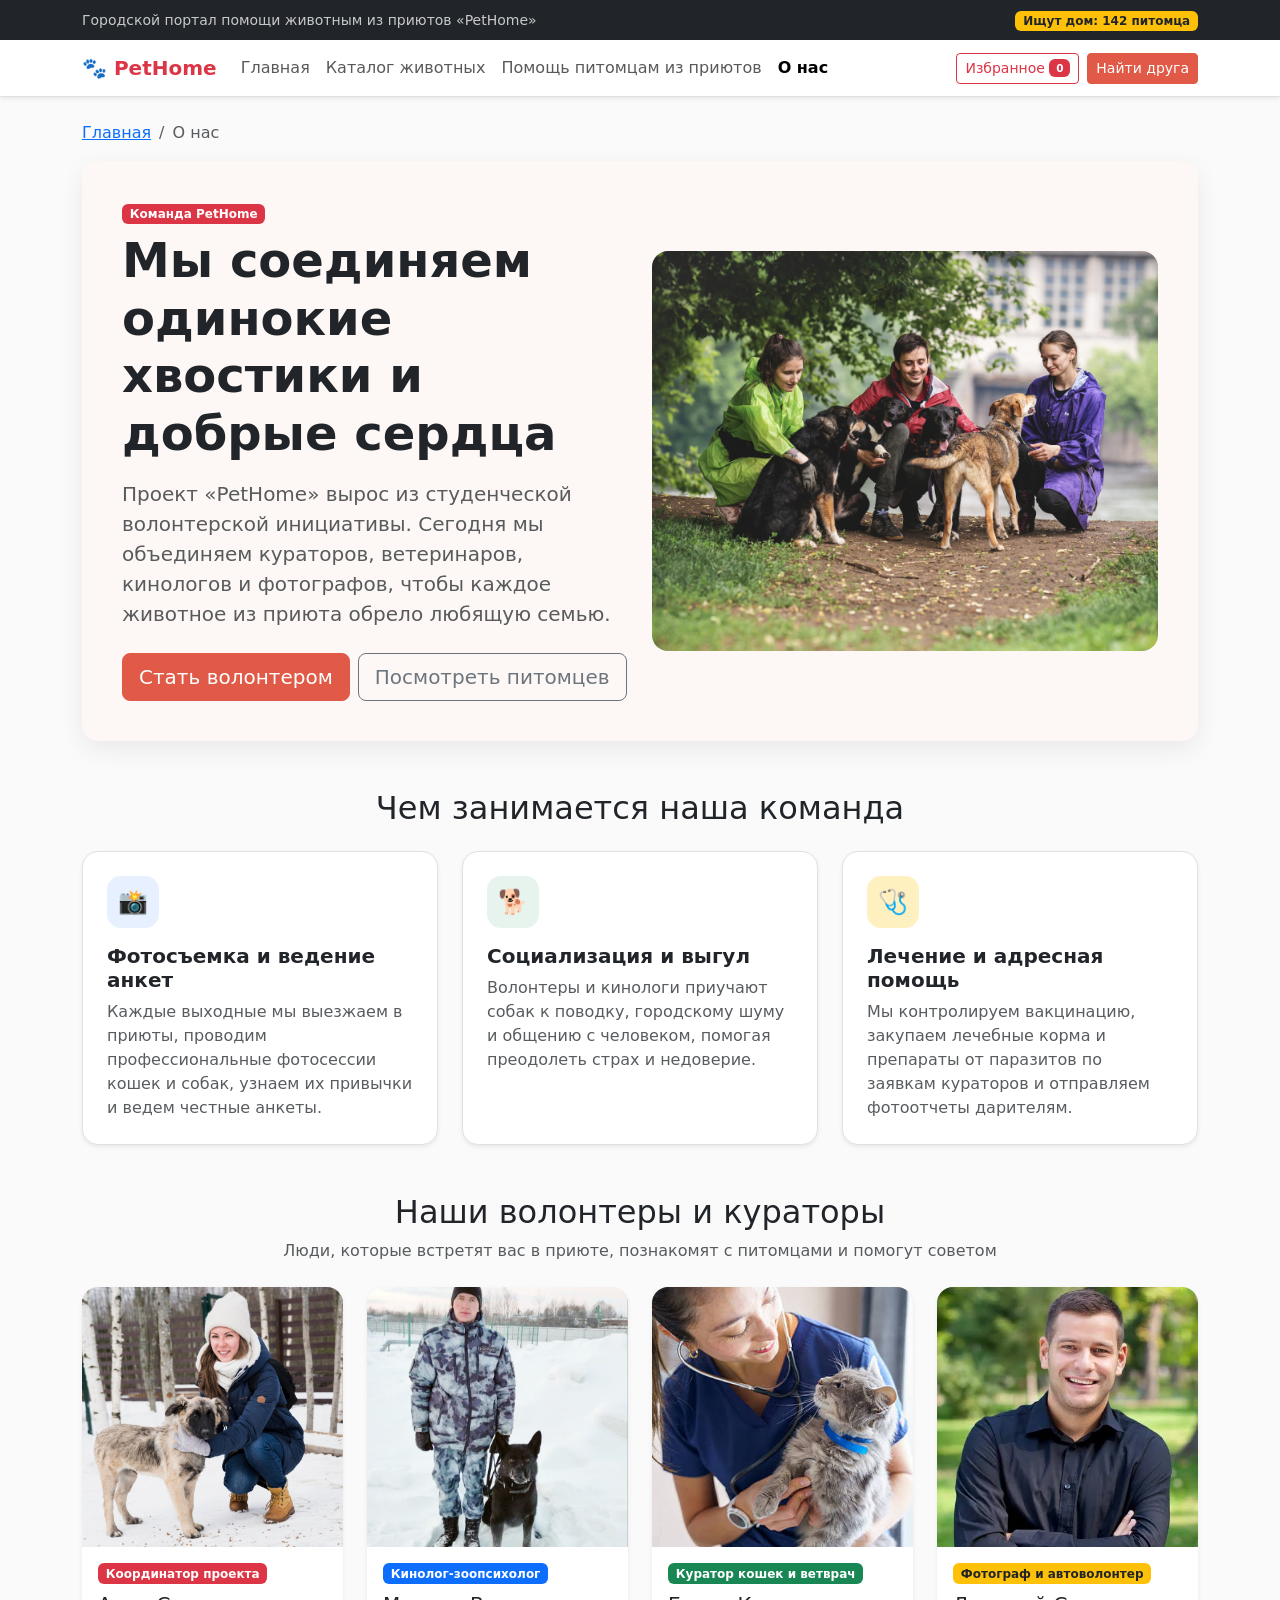
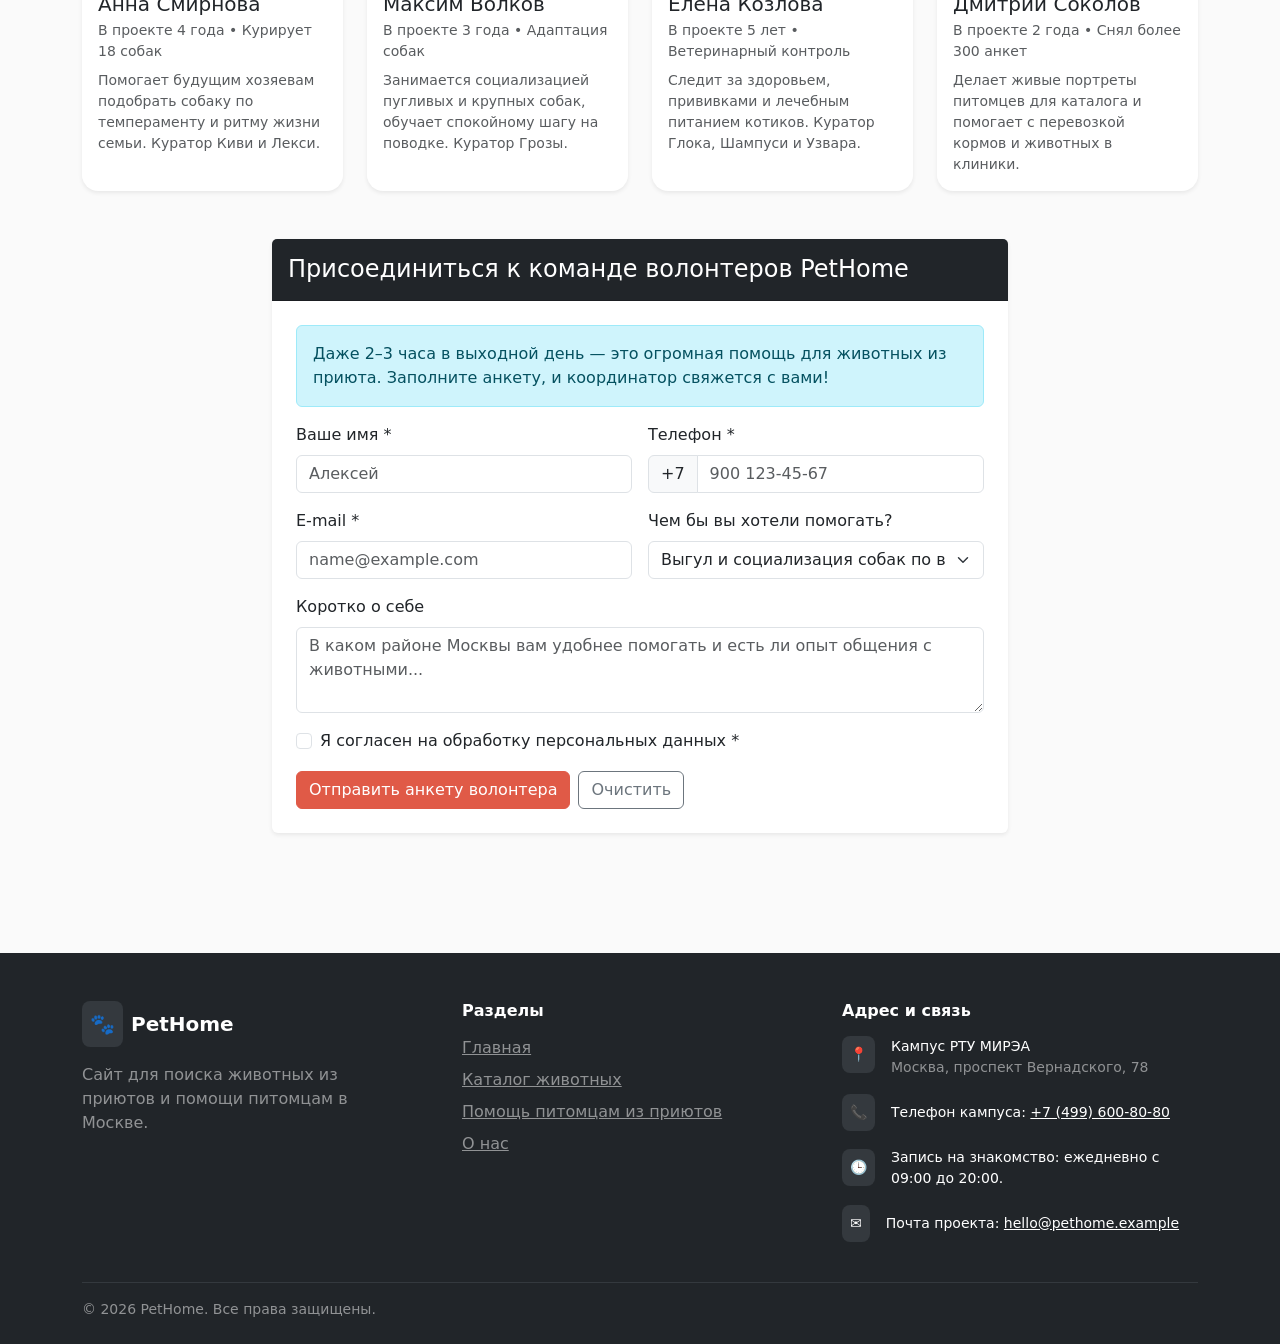
==== about.html @ 1bb83668 "Add files via upload" ====
<!DOCTYPE html>
<html lang="ru">
<head>
  <meta charset="UTF-8">
  <meta name="viewport" content="width=device-width, initial-scale=1.0">
  <title>О нас и наших волонтерах — PetHome</title>
  <link href="https://cdn.jsdelivr.net/npm/bootstrap@5.3.3/dist/css/bootstrap.min.css" rel="stylesheet">
  <link rel="stylesheet" href="css/custom.css">
</head>
<body>

  <!-- Верхняя инфо-полоса шапки -->
  <header class="bg-dark text-white py-2">
    <div class="container">
      <div class="row align-items-center">
        <div class="col-12 col-md-8">
          <small class="opacity-75">Городской портал помощи животным из приютов «PetHome»</small>
        </div>
        <div class="col-12 col-md-4 text-md-end mt-1 mt-md-0">
          <span class="badge bg-warning text-dark">Ищут дом: 142 питомца</span>
        </div>
      </div>
    </div>
  </header>

  <!-- Закрепленное единое меню -->
  <nav class="navbar navbar-expand-lg navbar-light bg-white border-bottom sticky-top shadow-sm">
    <div class="container">
      <a class="navbar-brand fw-bold text-danger" href="index.html">🐾 PetHome</a>
      <button class="navbar-toggler" type="button" data-bs-toggle="collapse" data-bs-target="#mainNavbar" aria-controls="mainNavbar" aria-expanded="false" aria-label="Переключить навигацию">
        <span class="navbar-toggler-icon"></span>
      </button>

      <div class="collapse navbar-collapse" id="mainNavbar">
        <ul class="navbar-nav me-auto mb-2 mb-lg-0">
          <li class="nav-item">
            <a class="nav-link" href="index.html">Главная</a>
          </li>
          <li class="nav-item">
            <a class="nav-link" href="catalog.html">Каталог животных</a>
          </li>
          <li class="nav-item">
            <a class="nav-link" href="order.html">Помощь питомцам из приютов</a>
          </li>
          <li class="nav-item">
            <a class="nav-link active fw-semibold" aria-current="page" href="about.html">О нас</a>
          </li>
        </ul>
        <div class="d-flex align-items-center gap-2">
          <button type="button" class="btn btn-outline-danger btn-sm" data-bs-toggle="modal" data-bs-target="#favoritesModal">
            Избранное <span class="badge bg-danger" id="favCounter">0</span>
          </button>
          <a href="catalog.html" class="btn btn-pethome btn-sm">Найти друга</a>
        </div>
      </div>
    </div>
  </nav>

  <main class="container my-4">
    <!-- Хлебные крошки -->
    <nav aria-label="breadcrumb">
      <ol class="breadcrumb">
        <li class="breadcrumb-item"><a href="index.html">Главная</a></li>
        <li class="breadcrumb-item active" aria-current="page">О нас</li>
      </ol>
    </nav>

    <!-- Hero-блок страницы О нас -->
    <section class="hero-banner mb-5">
      <div class="row align-items-center g-4">
        <div class="col-12 col-lg-6">
          <span class="badge bg-danger mb-2">Команда PetHome</span>
          <h1 class="display-5 fw-bold mb-3">Мы соединяем одинокие хвостики и добрые сердца</h1>
          <p class="lead text-muted mb-4">
            Проект «PetHome» вырос из студенческой волонтерской инициативы. Сегодня мы объединяем кураторов, ветеринаров, кинологов и фотографов, чтобы каждое животное из приюта обрело любящую семью.
          </p>
          <div class="d-flex flex-wrap gap-2">
            <a href="#volunteerFormSection" class="btn btn-pethome btn-lg">Стать волонтером</a>
            <a href="catalog.html" class="btn btn-outline-secondary btn-lg">Посмотреть питомцев</a>
          </div>
        </div>
        <div class="col-12 col-lg-6">
          <img src="images/team-hero.jpg" alt="Команда волонтеров PetHome" class="hero-banner__image">
        </div>
      </div>
    </section>

    <!-- Наши ценности -->
    <section class="my-5">
      <h2 class="text-center mb-4">Чем занимается наша команда</h2>
      <div class="row g-4">
        <div class="col-12 col-md-4">
          <div class="p-4 border rounded-4 h-100 bg-white shadow-sm step-card">
            <div class="step-card__icon-wrap bg-primary bg-opacity-10 text-primary mb-3">📸</div>
            <h3 class="h5 fw-bold">Фотосъемка и ведение анкет</h3>
            <p class="text-muted mb-0">
              Каждые выходные мы выезжаем в приюты, проводим профессиональные фотосессии кошек и собак, узнаем их привычки и ведем честные анкеты.
            </p>
          </div>
        </div>
        <div class="col-12 col-md-4">
          <div class="p-4 border rounded-4 h-100 bg-white shadow-sm step-card">
            <div class="step-card__icon-wrap bg-success bg-opacity-10 text-success mb-3">🐕</div>
            <h3 class="h5 fw-bold">Социализация и выгул</h3>
            <p class="text-muted mb-0">
              Волонтеры и кинологи приучают собак к поводку, городскому шуму и общению с человеком, помогая преодолеть страх и недоверие.
            </p>
          </div>
        </div>
        <div class="col-12 col-md-4">
          <div class="p-4 border rounded-4 h-100 bg-white shadow-sm step-card">
            <div class="step-card__icon-wrap bg-warning bg-opacity-25 text-dark mb-3">🩺</div>
            <h3 class="h5 fw-bold">Лечение и адресная помощь</h3>
            <p class="text-muted mb-0">
              Мы контролируем вакцинацию, закупаем лечебные корма и препараты от паразитов по заявкам кураторов и отправляем фотоотчеты дарителям.
            </p>
          </div>
        </div>
      </div>
    </section>

    <!-- Секция: Наши волонтеры и кураторы -->
    <section class="my-5">
      <div class="text-center mb-4">
        <h2 class="mb-2">Наши волонтеры и кураторы</h2>
        <p class="text-muted mb-0">Люди, которые встретят вас в приюте, познакомят с питомцами и помогут советом</p>
      </div>

      <div class="row g-4">
        <!-- Волонтер 1 -->
        <div class="col-12 col-sm-6 col-lg-3">
          <div class="card volunteer-card h-100 border-0 shadow-sm">
            <div class="volunteer-card__img-wrap">
              <img src="images/vol1.jpg" alt="Анна Смирнова" class="volunteer-card__img">
            </div>
            <div class="card-body d-flex flex-column">
              <span class="badge bg-danger align-self-start mb-2">Координатор проекта</span>
              <h3 class="h5 card-title mb-1">Анна Смирнова</h3>
              <p class="text-muted small mb-2">В проекте 4 года • Курирует 18 собак</p>
              <p class="card-text text-muted small mb-0">
                Помогает будущим хозяевам подобрать собаку по темпераменту и ритму жизни семьи. Куратор Киви и Лекси.
              </p>
            </div>
          </div>
        </div>

        <!-- Волонтер 2 -->
        <div class="col-12 col-sm-6 col-lg-3">
          <div class="card volunteer-card h-100 border-0 shadow-sm">
            <div class="volunteer-card__img-wrap">
              <img src="images/vol2.jpg" alt="Максим Волков" class="volunteer-card__img">
            </div>
            <div class="card-body d-flex flex-column">
              <span class="badge bg-primary align-self-start mb-2">Кинолог-зоопсихолог</span>
              <h3 class="h5 card-title mb-1">Максим Волков</h3>
              <p class="text-muted small mb-2">В проекте 3 года • Адаптация собак</p>
              <p class="card-text text-muted small mb-0">
                Занимается социализацией пугливых и крупных собак, обучает спокойному шагу на поводке. Куратор Грозы.
              </p>
            </div>
          </div>
        </div>

        <!-- Волонтер 3 -->
        <div class="col-12 col-sm-6 col-lg-3">
          <div class="card volunteer-card h-100 border-0 shadow-sm">
            <div class="volunteer-card__img-wrap">
              <img src="images/vol3.jpg" alt="Елена Козлова" class="volunteer-card__img">
            </div>
            <div class="card-body d-flex flex-column">
              <span class="badge bg-success align-self-start mb-2">Куратор кошек и ветврач</span>
              <h3 class="h5 card-title mb-1">Елена Козлова</h3>
              <p class="text-muted small mb-2">В проекте 5 лет • Ветеринарный контроль</p>
              <p class="card-text text-muted small mb-0">
                Следит за здоровьем, прививками и лечебным питанием котиков. Куратор Глока, Шампуси и Узвара.
              </p>
            </div>
          </div>
        </div>

        <!-- Волонтер 4 -->
        <div class="col-12 col-sm-6 col-lg-3">
          <div class="card volunteer-card h-100 border-0 shadow-sm">
            <div class="volunteer-card__img-wrap">
              <img src="images/vol4.jpg" alt="Дмитрий Соколов" class="volunteer-card__img">
            </div>
            <div class="card-body d-flex flex-column">
              <span class="badge bg-warning text-dark align-self-start mb-2">Фотограф и автоволонтер</span>
              <h3 class="h5 card-title mb-1">Дмитрий Соколов</h3>
              <p class="text-muted small mb-2">В проекте 2 года • Снял более 300 анкет</p>
              <p class="card-text text-muted small mb-0">
                Делает живые портреты питомцев для каталога и помогает с перевозкой кормов и животных в клиники.
              </p>
            </div>
          </div>
        </div>
      </div>
    </section>

    <!-- Форма: Стать волонтером -->
    <section class="my-5" id="volunteerFormSection">
      <div class="row justify-content-center">
        <div class="col-12 col-lg-8">
          <div class="card shadow-sm border-0">
            <div class="card-header bg-dark text-white py-3">
              <h2 class="h4 mb-0">Присоединиться к команде волонтеров PetHome</h2>
            </div>
            <div class="card-body p-4">
              <div class="alert alert-info" role="alert">
                Даже 2–3 часа в выходной день — это огромная помощь для животных из приюта. Заполните анкету, и координатор свяжется с вами!
              </div>

              <form class="js-validated-form" novalidate>
                <div class="row g-3">
                  <div class="col-12 col-md-6">
                    <label for="vol-name" class="form-label">Ваше имя *</label>
                    <input id="vol-name" name="name" type="text" class="form-control" placeholder="Алексей" required>
                  </div>
                  <div class="col-12 col-md-6">
                    <label for="vol-phone" class="form-label">Телефон *</label>
                    <div class="input-group">
                      <span class="input-group-text">+7</span>
                      <input id="vol-phone" name="phone" type="tel" class="form-control" placeholder="900 123-45-67" required>
                    </div>
                  </div>
                  <div class="col-12 col-md-6">
                    <label for="vol-email" class="form-label">E-mail *</label>
                    <input id="vol-email" name="email" type="email" class="form-control" placeholder="name@example.com" required>
                  </div>
                  <div class="col-12 col-md-6">
                    <label for="vol-role" class="form-label">Чем бы вы хотели помогать?</label>
                    <select id="vol-role" name="role" class="form-select">
                      <option value="walk" selected>Выгул и социализация собак по выходным</option>
                      <option value="cats">Уход и общение с кошками в приюте</option>
                      <option value="photo">Фото- и видеосъемка питомцев</option>
                      <option value="auto">Автоволонтерство (перевозка кормов)</option>
                    </select>
                  </div>
                  <div class="col-12">
                    <label for="vol-comment" class="form-label">Коротко о себе</label>
                    <textarea id="vol-comment" name="comment" class="form-control" rows="3" placeholder="В каком районе Москвы вам удобнее помогать и есть ли опыт общения с животными..."></textarea>
                  </div>
                  <div class="col-12">
                    <div class="form-check">
                      <input id="vol-agree" class="form-check-input" type="checkbox" required>
                      <label class="form-check-label" for="vol-agree">
                        Я согласен на обработку персональных данных *
                      </label>
                    </div>
                  </div>
                  <div class="col-12 d-flex gap-2">
                    <button class="btn btn-pethome" type="submit">Отправить анкету волонтера</button>
                    <button class="btn btn-outline-secondary" type="reset">Очистить</button>
                  </div>
                </div>
                <div class="d-none js-form-alert" role="alert"></div>
              </form>
            </div>
          </div>
        </div>
      </div>
    </section>
  </main>

  <!-- Кнопка Наверх с лапкой -->
  <button type="button" id="scrollTopBtn" class="scroll-top" aria-label="Наверх"></button>

 <!-- темный подвал -->
  <footer class="bg-dark text-white pt-5 pb-4 mt-5">
    <div class="container">
      <div class="row g-4 pb-4">
        <!-- Левая колонка -->
        <div class="col-12 col-md-4">
          <a href="index.html" class="d-inline-flex align-items-center gap-2 text-white text-decoration-none mb-3">
            <span class="d-inline-flex align-items-center justify-content-center bg-secondary bg-opacity-25 rounded-3 p-2 fs-5">🐾</span>
            <span class="fw-bold fs-5">PetHome</span>
          </a>
          <p class="text-white-50 mb-0" style="max-width: 280px;">
            Сайт для поиска животных из приютов и помощи питомцам в Москве.
          </p>
        </div>

        <!-- Средняя колонка -->
        <div class="col-12 col-md-4">
          <h3 class="h6 fw-bold mb-3">Разделы</h3>
          <ul class="list-unstyled d-flex flex-column gap-2 mb-0">
            <li><a href="index.html" class="text-white-50 text-decoration-underline">Главная</a></li>
            <li><a href="catalog.html" class="text-white-50 text-decoration-underline">Каталог животных</a></li>
            <li><a href="order.html" class="text-white-50 text-decoration-underline">Помощь питомцам из приютов</a></li>
            <li><a href="about.html" class="text-white-50 text-decoration-underline">О нас</a></li>
          </ul>
        </div>

        <!-- Правая колонка -->
        <div class="col-12 col-md-4">
          <h3 class="h6 fw-bold mb-3">Адрес и связь</h3>
          <ul class="list-unstyled d-flex flex-column gap-3 mb-0 small">
            <li class="d-flex align-items-start gap-3">
              <span class="d-inline-flex align-items-center justify-content-center bg-secondary bg-opacity-25 rounded-3 p-2">📍</span>
              <div>
                <div>Кампус РТУ МИРЭА</div>
                <div class="text-white-50">Москва, проспект Вернадского, 78</div>
              </div>
            </li>
            <li class="d-flex align-items-center gap-3">
              <span class="d-inline-flex align-items-center justify-content-center bg-secondary bg-opacity-25 rounded-3 p-2">📞</span>
              <div>
                Телефон кампуса: <a href="tel:+74996008080" class="text-white text-decoration-underline">+7 (499) 600-80-80</a>
              </div>
            </li>
            <li class="d-flex align-items-center gap-3">
              <span class="d-inline-flex align-items-center justify-content-center bg-secondary bg-opacity-25 rounded-3 p-2">🕒</span>
              <div>Запись на знакомство: ежедневно с 09:00 до 20:00.</div>
            </li>
            <li class="d-flex align-items-center gap-3">
              <span class="d-inline-flex align-items-center justify-content-center bg-secondary bg-opacity-25 rounded-3 p-2">✉️</span>
              <div>
                Почта проекта: <a href="mailto:hello@pethome.example" class="text-white text-decoration-underline">hello@pethome.example</a>
              </div>
            </li>
          </ul>
        </div>
      </div>

      <hr class="border-secondary opacity-25 my-3">

      <div class="small text-white-50">
        &copy; 2026 PetHome. Все права защищены.
      </div>
    </div>
  </footer>

  <script src="https://cdn.jsdelivr.net/npm/bootstrap@5.3.3/dist/js/bootstrap.bundle.min.js"></script>
  <script src="js/main.js"></script>
</body>
</html>
---- css/custom.css ----
:root {
  --ph-primary: #e05a47;
  --ph-primary-hover: #c94634;
  --ph-secondary: #2d6a4f;
  --ph-bg-soft: #fdf8f5;
  --ph-card-radius: 16px;
  --ph-shadow: 0 8px 24px rgba(0, 0, 0, 0.07);
}

html {
  scroll-behavior: smooth;
}

body {
  min-height: 100vh;
  display: flex;
  flex-direction: column;
  background-color: #fafafa;
  color: #212529;
}

main {
  flex: 1;
}

/* Акцентные кнопки */
.btn-pethome {
  background-color: var(--ph-primary);
  border-color: var(--ph-primary);
  color: #fff;
}

.btn-pethome:hover,
.btn-pethome:focus {
  background-color: var(--ph-primary-hover);
  border-color: var(--ph-primary-hover);
  color: #fff;
}

/* БЭМ: Блок Hero на главной (адаптирован под вертикальное фото Kiwi1.jpg) */
.hero-banner {
  background-color: var(--ph-bg-soft);
  border-radius: var(--ph-card-radius);
  padding: 2.5rem;
  box-shadow: var(--ph-shadow);
}

.hero-banner__image {
  width: 100%;
  height: 400px;
  object-fit: cover;
  object-position: center 25%;
  border-radius: var(--ph-card-radius);
  background-color: #f3ede7;
}

/* БЭМ: Карточка питомца (увеличена высота и фокус поднят к голове животного) */
.pet-card {
  border-radius: var(--ph-card-radius);
  overflow: hidden;
  transition: transform 0.2s ease, box-shadow 0.2s ease;
  border: 1px solid rgba(0, 0, 0, 0.08);
}

.pet-card:hover {
  transform: translateY(-4px);
  box-shadow: var(--ph-shadow);
}

.pet-card__img-wrapper {
  position: relative;
  height: 300px;
  overflow: hidden;
  background-color: #f3ede7;
}

.pet-card__img {
  width: 100%;
  height: 100%;
  object-fit: cover;
  object-position: center 20%;
}

.pet-card__badge {
  position: absolute;
  top: 12px;
  left: 12px;
  z-index: 2;
}

.pet-card__fav-btn {
  position: absolute;
  top: 12px;
  right: 12px;
  z-index: 2;
  width: 38px;
  height: 38px;
  border-radius: 50%;
  border: none;
  background: rgba(255, 255, 255, 0.92);
  display: flex;
  align-items: center;
  justify-content: center;
  font-size: 1.1rem;
  cursor: pointer;
  transition: transform 0.15s ease, background 0.15s ease;
}

.pet-card__fav-btn--active {
  background: #ffe3e0;
  color: var(--ph-primary);
}

/* Главное фото на странице питомца (product.html) — БЕЗ ОБРЕЗКИ (целиком) */
#mainPetPhoto {
  width: 100%;
  height: 440px !important;
  object-fit: contain !important;
  background-color: #f5f2ee;
  border-radius: 12px;
}

/* Фото в модальном окне "Кратко" — тоже БЕЗ ОБРЕЗКИ */
#modalPetImg {
  width: 100%;
  max-height: 300px !important;
  object-fit: contain !important;
  background-color: #f5f2ee;
  border-radius: 12px;
}

/* Сетка статистики */
.stats-grid {
  display: grid;
  grid-template-columns: repeat(auto-fit, minmax(220px, 1fr));
  gap: 1.25rem;
}

.stats-grid__item {
  background: #fff;
  padding: 1.5rem;
  border-radius: var(--ph-card-radius);
  border: 1px solid #eee;
  text-align: center;
}

/* Миниатюры галереи на странице питомца */
.pet-gallery-grid {
  display: grid;
  grid-template-columns: repeat(auto-fit, minmax(80px, 1fr));
  gap: 0.75rem;
}

.pet-gallery-grid__thumb {
  width: 100%;
  height: 95px;
  object-fit: cover;
  object-position: center 20%;
  border-radius: 10px;
  cursor: pointer;
  border: 2px solid transparent;
  background-color: #f5f2ee;
}

.pet-gallery-grid__thumb:hover {
  border-color: var(--ph-primary);
}

/* Плавная кнопка Наверх с лапкой (БЭМ) */
.scroll-top {
  position: fixed;
  bottom: 24px;
  right: 24px;
  width: 50px;
  height: 50px;
  border-radius: 50%;
  background-color: var(--ph-primary);
  color: #fff;
  border: none;
  box-shadow: 0 6px 18px rgba(224, 90, 71, 0.38);
  display: flex;
  align-items: center;
  justify-content: center;
  z-index: 1050;
  cursor: pointer;
  opacity: 0;
  visibility: hidden;
  transform: translateY(18px) scale(0.85);
  pointer-events: none;
  transition: opacity 0.35s ease, transform 0.35s cubic-bezier(0.22, 1, 0.36, 1), visibility 0.35s ease, background-color 0.2s ease;
}

.scroll-top--visible {
  opacity: 1;
  visibility: visible;
  transform: translateY(0) scale(1);
  pointer-events: auto;
}

.scroll-top:hover {
  background-color: var(--ph-primary-hover);
  transform: translateY(-3px) scale(1.06);
}

/* Баннер и карточки для страницы "Помощь питомцам из приютов" */
.help-hero {
  background: linear-gradient(135deg, #1f2229 0%, #2b303a 100%);
  color: #fff;
  border-radius: 24px;
  padding: 2.5rem;
  box-shadow: 0 12px 32px rgba(0, 0, 0, 0.12);
}

.help-hero__pill {
  border-radius: 50px;
  padding: 0.5rem 1.15rem;
  font-size: 0.85rem;
  font-weight: 600;
  text-transform: uppercase;
  letter-spacing: 0.03em;
}

.how-it-works-box {
  background: #232730;
  color: #fff;
  border-radius: 18px;
  padding: 1.5rem 2rem;
  margin-top: 1.25rem;
  border: 1px solid rgba(255, 255, 255, 0.1);
}

.how-it-works-box__item {
  padding: 0.7rem 0;
  border-bottom: 1px solid rgba(255, 255, 255, 0.08);
  font-size: 0.96rem;
}

.how-it-works-box__item:last-child {
  border-bottom: none;
}

.wish-card {
  position: relative;
  border-radius: 20px;
  overflow: hidden;
  min-height: 450px;
  display: flex;
  flex-direction: column;
  justify-content: flex-end;
  color: #fff;
  box-shadow: 0 8px 24px rgba(0, 0, 0, 0.1);
  background-color: #2b303a;
}

.wish-card__bg {
  position: absolute;
  inset: 0;
  width: 100%;
  height: 100%;
  object-fit: cover;
  object-position: center 20%;
  transition: transform 0.35s ease;
}

.wish-card:hover .wish-card__bg {
  transform: scale(1.04);
}

.wish-card__overlay {
  position: relative;
  z-index: 2;
  background: linear-gradient(
    to top,
    rgba(18, 20, 24, 0.96) 0%,
    rgba(18, 20, 24, 0.78) 60%,
    rgba(18, 20, 24, 0) 100%
  );
  padding: 3.5rem 1.15rem 1.15rem;
}

.wish-card__title {
  font-size: 1.05rem;
  font-weight: 700;
  margin-bottom: 0.75rem;
  color: #fff;
  text-decoration: none;
  display: block;
}

.wish-card__title:hover {
  color: #ff9e92;
}

.wish-item {
  background: rgba(255, 255, 255, 0.12);
  backdrop-filter: blur(6px);
  border-radius: 14px;
  padding: 0.55rem 0.75rem;
  display: flex;
  align-items: center;
  justify-content: space-between;
  gap: 0.6rem;
  margin-bottom: 0.55rem;
}

.wish-item:last-child {
  margin-bottom: 0;
}

.wish-item__icon-box {
  background: rgba(0, 0, 0, 0.35);
  border-radius: 10px;
  padding: 0.35rem 0.55rem;
  text-align: center;
  min-width: 54px;
}

.wish-item__emoji {
  font-size: 1.25rem;
  line-height: 1;
  display: block;
}

.wish-item__counter {
  font-size: 0.68rem;
  opacity: 0.85;
  display: block;
  margin-top: 2px;
}

.wish-item__name {
  font-size: 0.88rem;
  font-weight: 600;
  flex: 1;
  line-height: 1.2;
}

.wish-item__btn {
  background-color: #ff6b6b;
  color: #fff;
  border: none;
  border-radius: 50px;
  padding: 0.4rem 0.85rem;
  font-size: 0.85rem;
  font-weight: 700;
  white-space: nowrap;
  transition: background 0.2s ease;
}

.wish-item__btn:hover {
  background-color: #fa5252;
}

.wish-item__btn--added {
  background-color: rgba(255, 255, 255, 0.22);
  color: #d3f9d8;
}

/* Модальное окно "Помочь всем" */
.donate-modal-content {
  background-color: #161922;
  color: #fff;
  border-radius: 22px;
  border: 1px solid rgba(255, 255, 255, 0.1);
}

.donate-input {
  background-color: #232734;
  border: 1px solid rgba(255, 255, 255, 0.12);
  color: #fff;
  border-radius: 14px;
  padding: 0.85rem 1rem;
}

.donate-input:focus {
  background-color: #232734;
  color: #fff;
  border-color: var(--ph-primary);
  box-shadow: none;
}

.donate-input::placeholder {
  color: #8b92a5;
}

.donate-chip {
  background-color: #232734;
  color: #fff;
  border: 1px solid rgba(255, 255, 255, 0.1);
  border-radius: 50px;
  padding: 0.4rem 0.9rem;
  font-size: 0.85rem;
  font-weight: 600;
  cursor: pointer;
}

.donate-chip:hover {
  background-color: #313748;
}

.pay-btn-tpay {
  background-color: #ffdd2d;
  color: #000;
  font-weight: 700;
  border-radius: 14px;
  padding: 0.8rem;
  border: none;
}

.pay-btn-sbp {
  background-color: #f4f3ef;
  color: #111;
  font-weight: 700;
  border-radius: 14px;
  padding: 0.8rem;
  border: none;
}

.pay-btn-card {
  background-color: #2b64e3;
  color: #fff;
  font-weight: 600;
  border-radius: 14px;
  padding: 0.8rem;
  border: none;
}

/* Подвал PetHome */
.pethome-footer {
  margin-top: 3rem;
  padding: 2.25rem 0 1rem;
  color: #f7f5ef;
  background: #212529;
}

.pethome-footer__main {
  display: grid;
  grid-template-columns: 1.25fr 0.8fr 1.25fr;
  gap: 3rem;
  padding-bottom: 1.8rem;
}

.pethome-footer__logo {
  display: inline-block;
  margin-bottom: 0.8rem;
  color: #fff;
  font-size: 1.2rem;
  font-weight: 700;
  text-decoration: none;
}

.pethome-footer__brand p {
  max-width: 270px;
  margin: 0;
  color: rgba(255, 255, 255, 0.82);
  line-height: 1.55;
}

.pethome-footer__main h2 {
  margin: 0 0 0.85rem;
  color: #fff;
  font-size: 1rem;
  font-weight: 700;
}

.pethome-footer__nav {
  display: flex;
  flex-direction: column;
  align-items: flex-start;
  gap: 0.55rem;
}

.pethome-footer__nav h2 {
  margin-bottom: 0.3rem;
}

.pethome-footer__nav a,
.pethome-footer__top {
  color: #f7f5ef;
  text-decoration: underline;
  text-underline-offset: 3px;
}

.pethome-footer__nav a:hover,
.pethome-footer__top:hover {
  color: #ffb3a8;
}

.pethome-footer__contact p {
  display: flex;
  align-items: flex-start;
  gap: 0.65rem;
  margin: 0 0 0.7rem;
  color: rgba(255, 255, 255, 0.88);
  line-height: 1.45;
}

.pethome-footer__icon {
  display: inline-flex;
  flex: 0 0 28px;
  width: 28px;
  height: 28px;
  align-items: center;
  justify-content: center;
  border-radius: 8px;
  background: rgba(255, 255, 255, 0.12);
}

.pethome-footer__bottom {
  display: flex;
  align-items: center;
  justify-content: space-between;
  gap: 1rem;
  padding-top: 0.9rem;
  border-top: 1px solid rgba(255, 255, 255, 0.22);
  color: rgba(255, 255, 255, 0.8);
  font-size: 0.88rem;
}

.pethome-footer__top {
  display: inline-block;
  padding: 0.45rem 0.8rem;
  border: 1px solid rgba(255, 255, 255, 0.75);
  border-radius: 8px;
  text-decoration: none;
}
/* Оформление карточек Шаг 1–3 и страницы О нас */
.step-card {
  transition: transform 0.25s ease, box-shadow 0.25s ease;
}

.step-card:hover {
  transform: translateY(-4px);
  box-shadow: var(--ph-shadow) !important;
}

.step-card__emoji {
  font-size: 1.65rem;
  line-height: 1;
  background-color: var(--ph-bg-soft);
  padding: 0.45rem 0.65rem;
  border-radius: 12px;
}

.step-card__icon-wrap {
  width: 52px;
  height: 52px;
  border-radius: 14px;
  display: flex;
  align-items: center;
  justify-content: center;
  font-size: 1.5rem;
}

.volunteer-card {
  border-radius: var(--ph-card-radius);
  overflow: hidden;
  transition: transform 0.25s ease, box-shadow 0.25s ease;
}

.volunteer-card:hover {
  transform: translateY(-5px);
  box-shadow: var(--ph-shadow) !important;
}

.volunteer-card__img-wrap {
  height: 260px;
  overflow: hidden;
  background-color: #f3ede7;
}

.volunteer-card__img {
  width: 100%;
  height: 100%;
  object-fit: cover;
  object-position: center 20%;
}
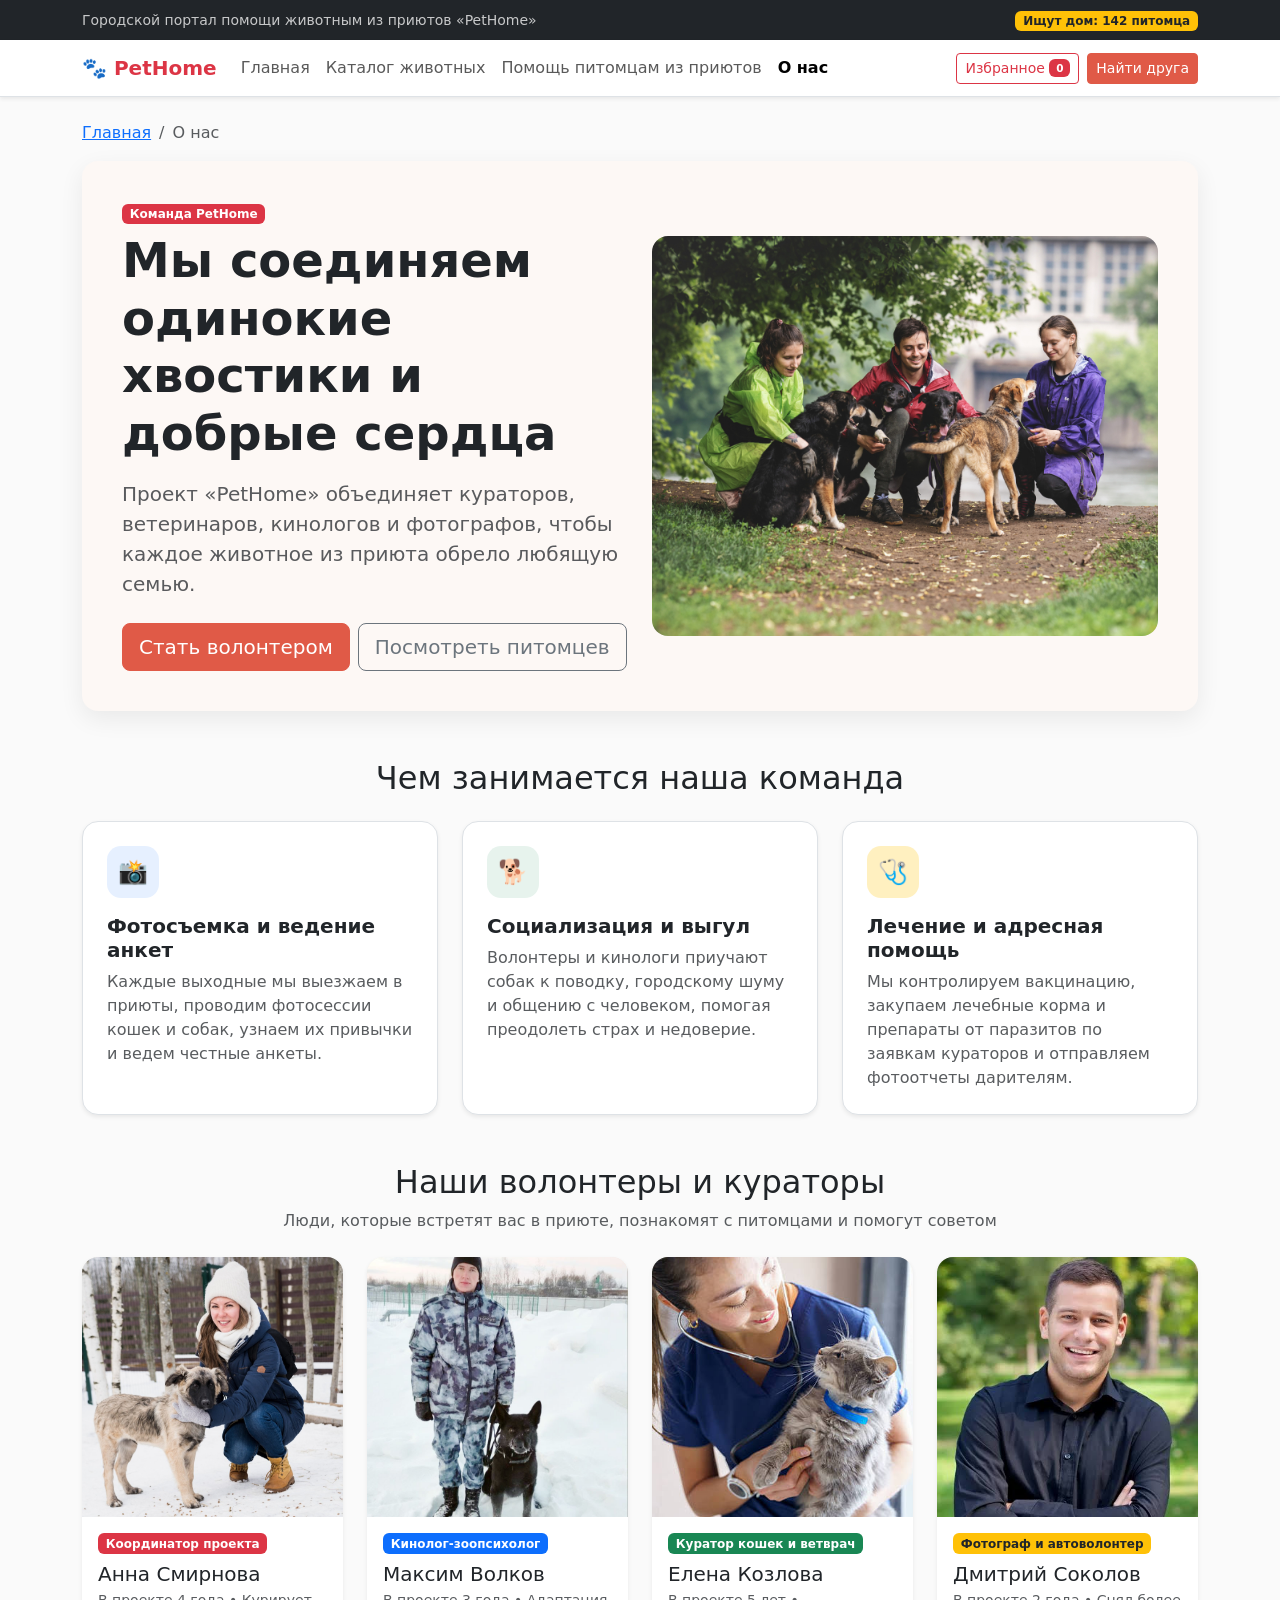
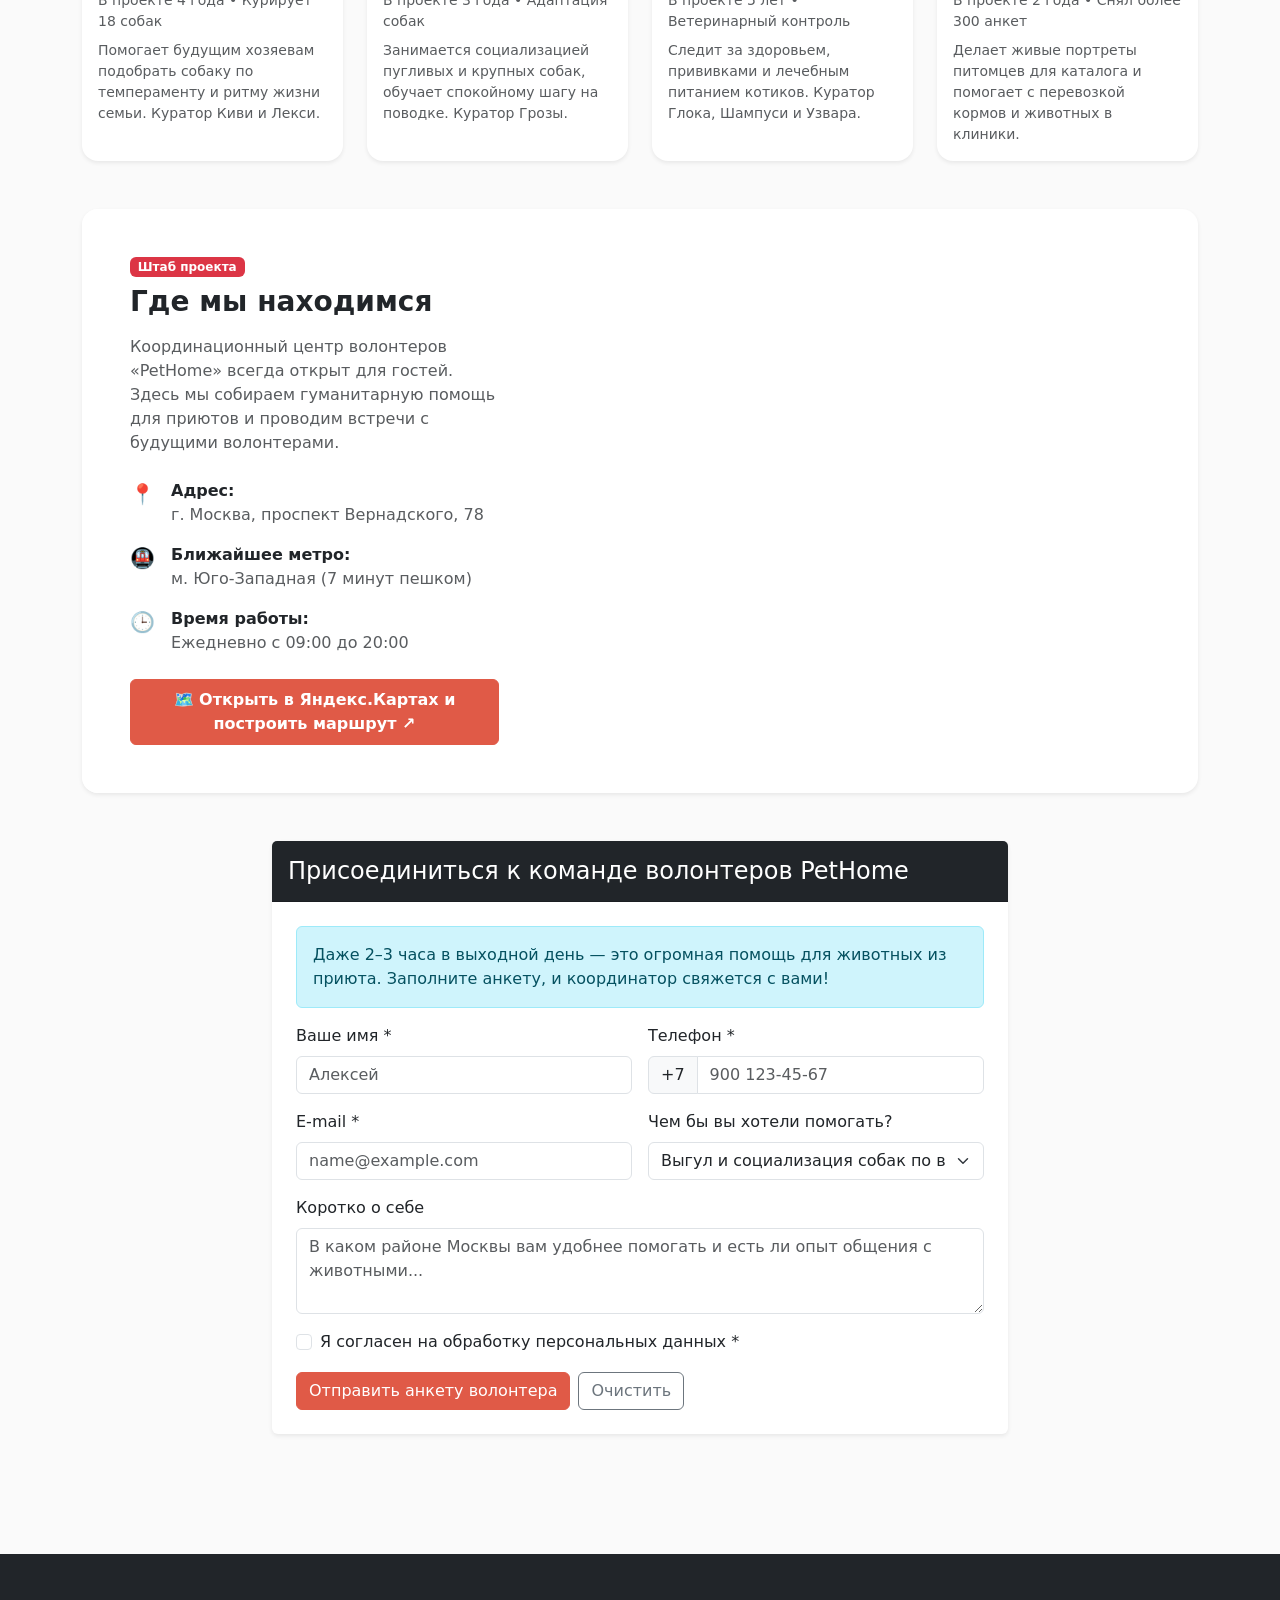
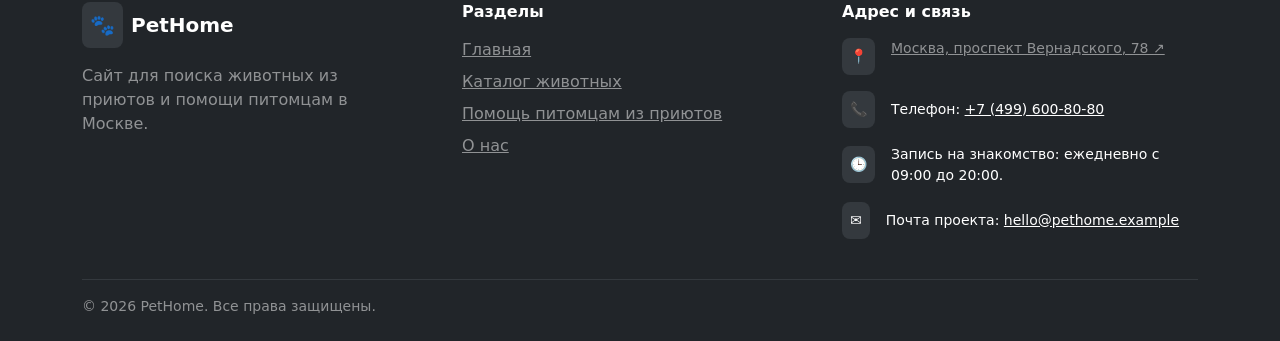
==== commit 2639b33d: "Add files via upload" ====
--- a/about.html
+++ b/about.html
@@ -72,7 +72,7 @@
           <span class="badge bg-danger mb-2">Команда PetHome</span>
           <h1 class="display-5 fw-bold mb-3">Мы соединяем одинокие хвостики и добрые сердца</h1>
           <p class="lead text-muted mb-4">
-            Проект «PetHome» вырос из студенческой волонтерской инициативы. Сегодня мы объединяем кураторов, ветеринаров, кинологов и фотографов, чтобы каждое животное из приюта обрело любящую семью.
+            Проект «PetHome» объединяет кураторов, ветеринаров, кинологов и фотографов, чтобы каждое животное из приюта обрело любящую семью.
           </p>
           <div class="d-flex flex-wrap gap-2">
             <a href="#volunteerFormSection" class="btn btn-pethome btn-lg">Стать волонтером</a>
@@ -85,7 +85,7 @@
       </div>
     </section>
 
-    <!-- Наши ценности -->
+    <!-- Чем занимается команда -->
     <section class="my-5">
       <h2 class="text-center mb-4">Чем занимается наша команда</h2>
       <div class="row g-4">
@@ -94,7 +94,7 @@
             <div class="step-card__icon-wrap bg-primary bg-opacity-10 text-primary mb-3">📸</div>
             <h3 class="h5 fw-bold">Фотосъемка и ведение анкет</h3>
             <p class="text-muted mb-0">
-              Каждые выходные мы выезжаем в приюты, проводим профессиональные фотосессии кошек и собак, узнаем их привычки и ведем честные анкеты.
+              Каждые выходные мы выезжаем в приюты, проводим фотосессии кошек и собак, узнаем их привычки и ведем честные анкеты.
             </p>
           </div>
         </div>
@@ -119,7 +119,7 @@
       </div>
     </section>
 
-    <!-- Секция: Наши волонтеры и кураторы -->
+    <!-- Наши волонтеры и кураторы -->
     <section class="my-5">
       <div class="text-center mb-4">
         <h2 class="mb-2">Наши волонтеры и кураторы</h2>
@@ -127,7 +127,6 @@
       </div>
 
       <div class="row g-4">
-        <!-- Волонтер 1 -->
         <div class="col-12 col-sm-6 col-lg-3">
           <div class="card volunteer-card h-100 border-0 shadow-sm">
             <div class="volunteer-card__img-wrap">
@@ -144,7 +143,6 @@
           </div>
         </div>
 
-        <!-- Волонтер 2 -->
         <div class="col-12 col-sm-6 col-lg-3">
           <div class="card volunteer-card h-100 border-0 shadow-sm">
             <div class="volunteer-card__img-wrap">
@@ -161,7 +159,6 @@
           </div>
         </div>
 
-        <!-- Волонтер 3 -->
         <div class="col-12 col-sm-6 col-lg-3">
           <div class="card volunteer-card h-100 border-0 shadow-sm">
             <div class="volunteer-card__img-wrap">
@@ -178,7 +175,6 @@
           </div>
         </div>
 
-        <!-- Волонтер 4 -->
         <div class="col-12 col-sm-6 col-lg-3">
           <div class="card volunteer-card h-100 border-0 shadow-sm">
             <div class="volunteer-card__img-wrap">
@@ -192,6 +188,68 @@
                 Делает живые портреты питомцев для каталога и помогает с перевозкой кормов и животных в клиники.
               </p>
             </div>
+          </div>
+        </div>
+      </div>
+    </section>
+
+    <!-- Секция с Яндекс.Картой (без упоминания Кампуса РТУ МИРЭА) -->
+    <section class="my-5" id="locationMapSection">
+      <div class="card border-0 shadow-sm rounded-4 overflow-hidden">
+        <div class="row g-0 align-items-stretch">
+          <div class="col-12 col-lg-5 p-4 p-md-5 d-flex flex-column justify-content-center bg-white">
+            <span class="badge bg-danger align-self-start mb-2">Штаб проекта</span>
+            <h2 class="h3 fw-bold mb-3">Где мы находимся</h2>
+            <p class="text-muted mb-4">
+              Координационный центр волонтеров «PetHome» всегда открыт для гостей. Здесь мы собираем гуманитарную помощь для приютов и проводим встречи с будущими волонтерами.
+            </p>
+
+            <ul class="list-unstyled d-flex flex-column gap-3 mb-4">
+              <li class="d-flex align-items-start gap-3">
+                <span class="fs-5">📍</span>
+                <div>
+                  <div class="fw-semibold">Адрес:</div>
+                  <div class="text-muted">г. Москва, проспект Вернадского, 78</div>
+                </div>
+              </li>
+              <li class="d-flex align-items-start gap-3">
+                <span class="fs-5">🚇</span>
+                <div>
+                  <div class="fw-semibold">Ближайшее метро:</div>
+                  <div class="text-muted">м. Юго-Западная (7 минут пешком)</div>
+                </div>
+              </li>
+              <li class="d-flex align-items-start gap-3">
+                <span class="fs-5">🕒</span>
+                <div>
+                  <div class="fw-semibold">Время работы:</div>
+                  <div class="text-muted">Ежедневно с 09:00 до 20:00</div>
+                </div>
+              </li>
+            </ul>
+
+            <div class="mt-auto">
+              <a
+                href="https://yandex.ru/maps/?pt=37.480069,55.669986&z=16&l=map"
+                target="_blank"
+                rel="noopener noreferrer"
+                class="btn btn-pethome w-100 py-2 fw-semibold"
+              >
+                🗺️ Открыть в Яндекс.Картах и построить маршрут ↗
+              </a>
+            </div>
+          </div>
+
+          <div class="col-12 col-lg-7" style="min-height: 380px;">
+            <iframe
+              src="https://yandex.ru/map-widget/v1/?ll=37.480069%2C55.669986&z=16&pt=37.480069%2C55.669986%2Cpm2rdm"
+              width="100%"
+              height="100%"
+              style="border: 0; min-height: 380px; display: block;"
+              allowfullscreen="true"
+              loading="lazy"
+              title="Яндекс.Карта — Москва, проспект Вернадского, 78"
+            ></iframe>
           </div>
         </div>
       </div>
@@ -262,14 +320,11 @@
     </section>
   </main>
 
-  <!-- Кнопка Наверх с лапкой -->
   <button type="button" id="scrollTopBtn" class="scroll-top" aria-label="Наверх"></button>
 
- <!-- темный подвал -->
   <footer class="bg-dark text-white pt-5 pb-4 mt-5">
     <div class="container">
       <div class="row g-4 pb-4">
-        <!-- Левая колонка -->
         <div class="col-12 col-md-4">
           <a href="index.html" class="d-inline-flex align-items-center gap-2 text-white text-decoration-none mb-3">
             <span class="d-inline-flex align-items-center justify-content-center bg-secondary bg-opacity-25 rounded-3 p-2 fs-5">🐾</span>
@@ -280,7 +335,6 @@
           </p>
         </div>
 
-        <!-- Средняя колонка -->
         <div class="col-12 col-md-4">
           <h3 class="h6 fw-bold mb-3">Разделы</h3>
           <ul class="list-unstyled d-flex flex-column gap-2 mb-0">
@@ -291,21 +345,19 @@
           </ul>
         </div>
 
-        <!-- Правая колонка -->
         <div class="col-12 col-md-4">
           <h3 class="h6 fw-bold mb-3">Адрес и связь</h3>
           <ul class="list-unstyled d-flex flex-column gap-3 mb-0 small">
             <li class="d-flex align-items-start gap-3">
               <span class="d-inline-flex align-items-center justify-content-center bg-secondary bg-opacity-25 rounded-3 p-2">📍</span>
               <div>
-                <div>Кампус РТУ МИРЭА</div>
-                <div class="text-white-50">Москва, проспект Вернадского, 78</div>
+                <div class="text-white">Москва, проспект Вернадского, 78</div>
               </div>
             </li>
             <li class="d-flex align-items-center gap-3">
               <span class="d-inline-flex align-items-center justify-content-center bg-secondary bg-opacity-25 rounded-3 p-2">📞</span>
               <div>
-                Телефон кампуса: <a href="tel:+74996008080" class="text-white text-decoration-underline">+7 (499) 600-80-80</a>
+                Телефон: <a href="tel:+74996008080" class="text-white text-decoration-underline">+7 (499) 600-80-80</a>
               </div>
             </li>
             <li class="d-flex align-items-center gap-3">
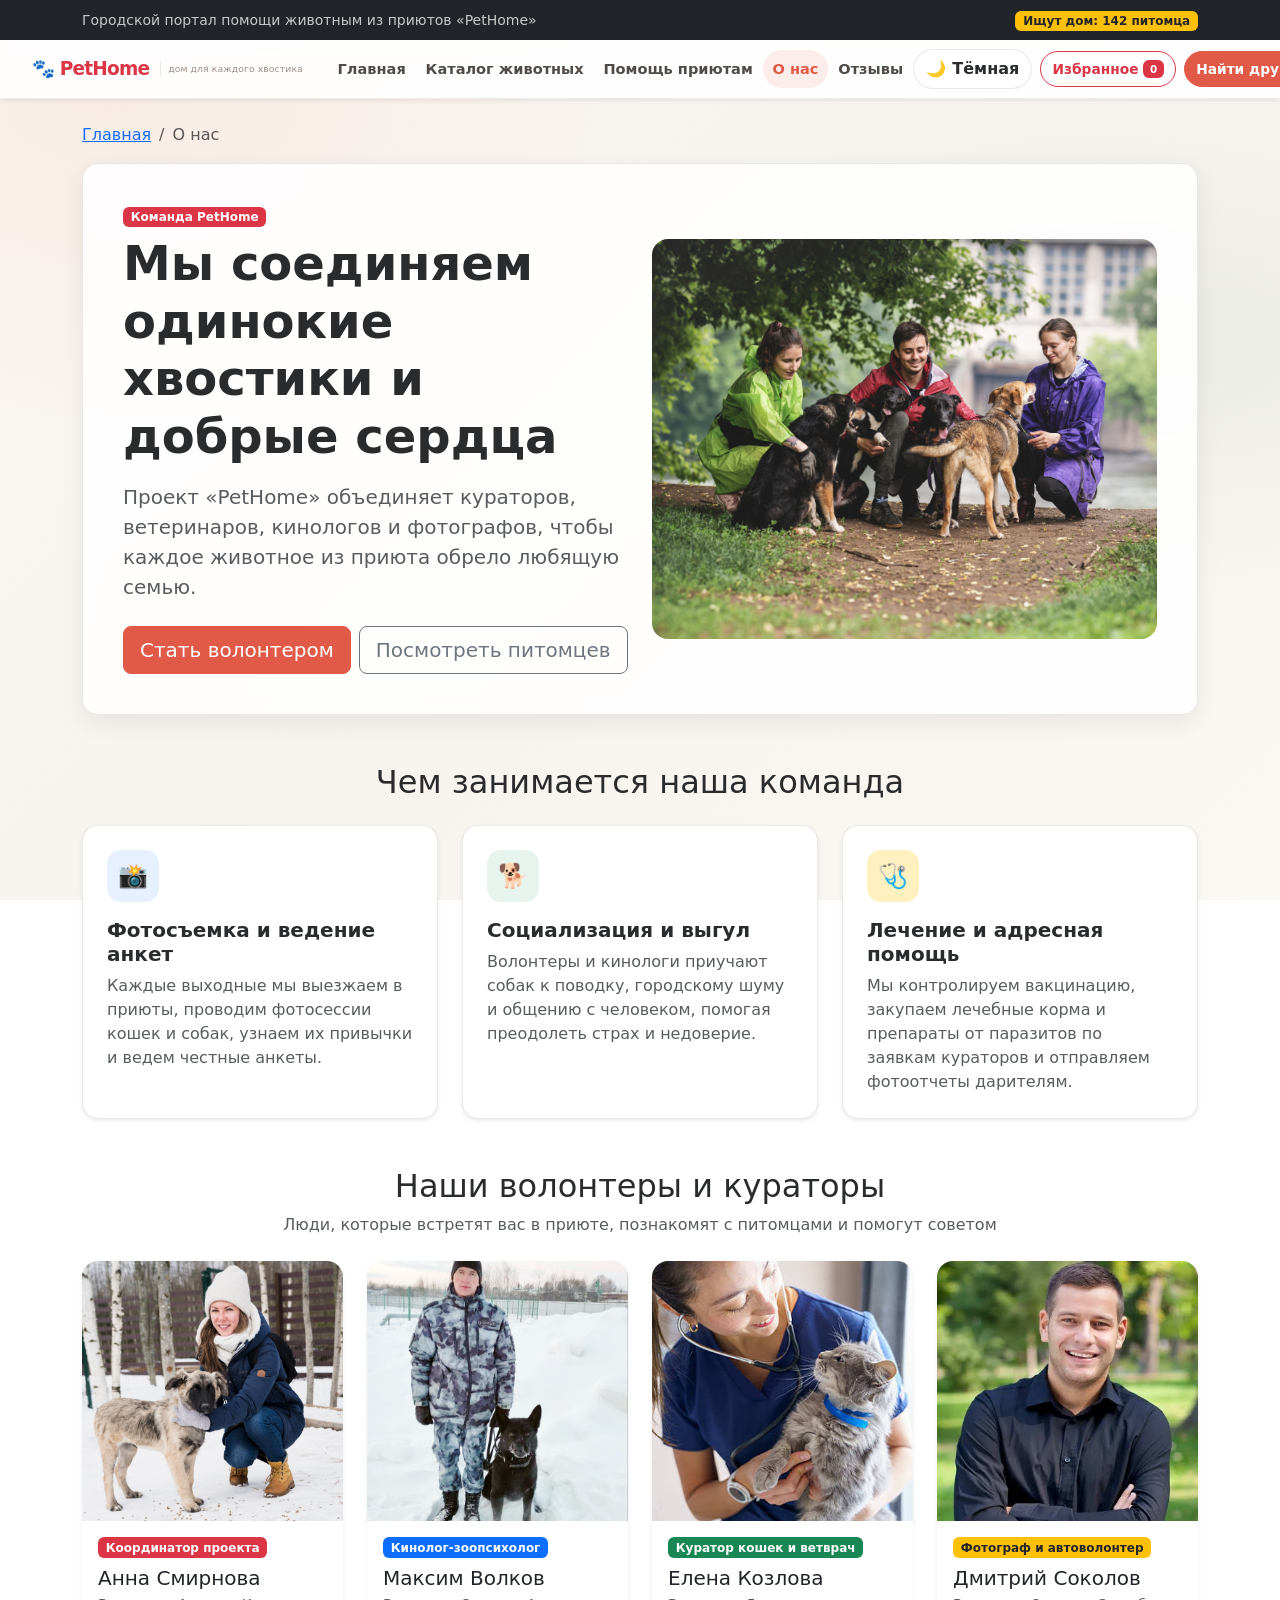
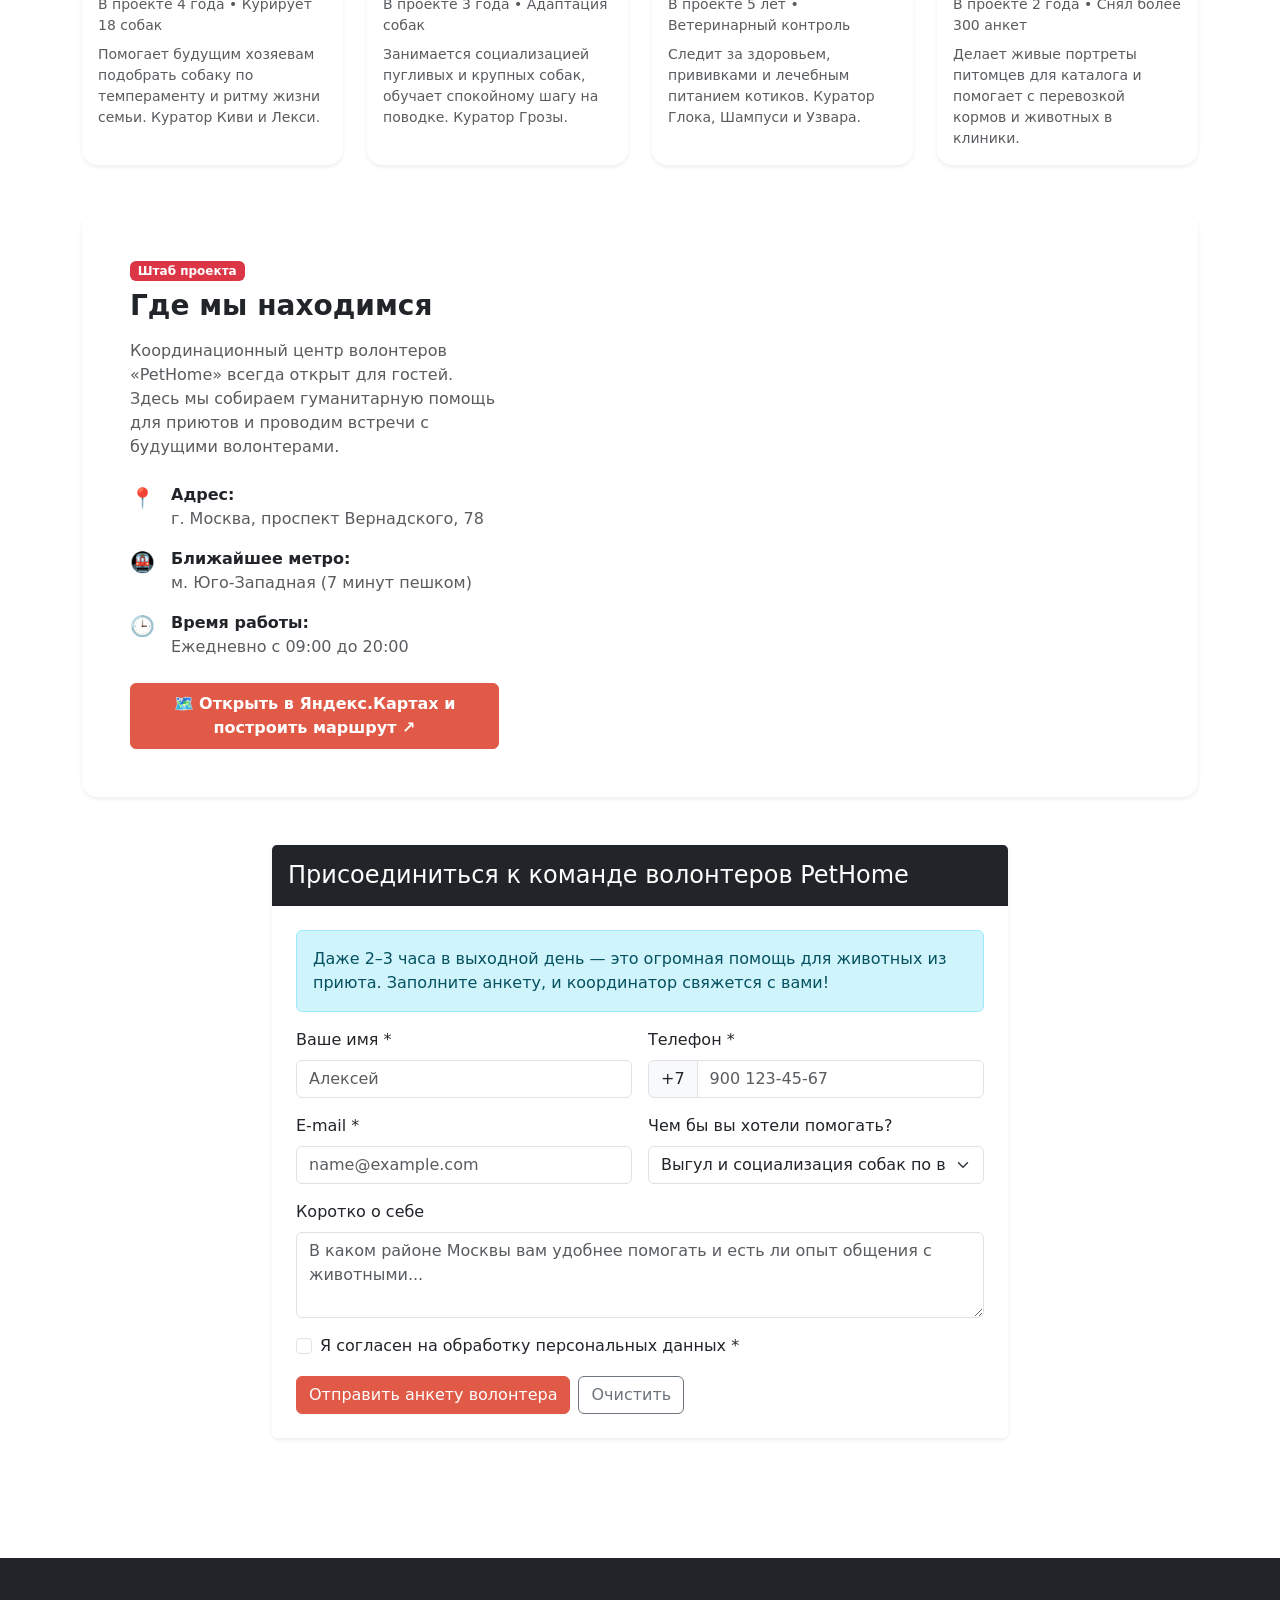
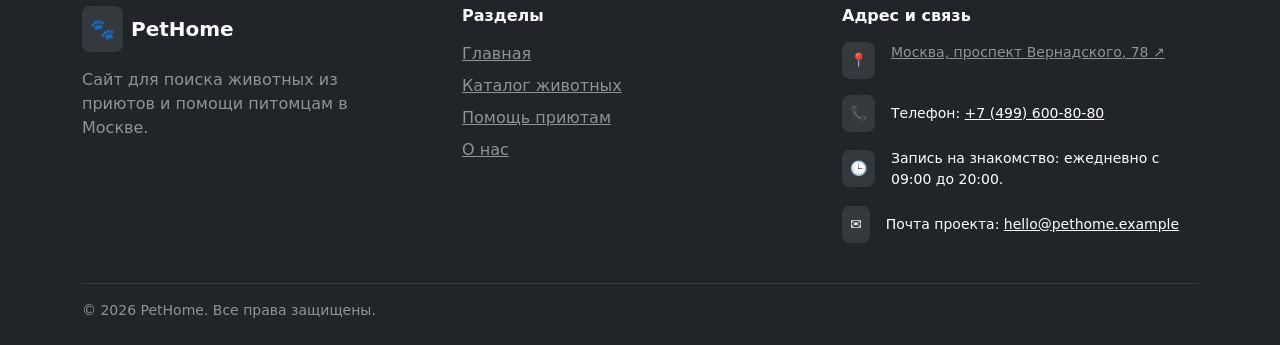
==== commit 3d99353a: "Add files via upload" ====
--- a/about.html
+++ b/about.html
@@ -1,388 +1,388 @@
-<!DOCTYPE html>
-<html lang="ru">
-<head>
-  <meta charset="UTF-8">
-  <meta name="viewport" content="width=device-width, initial-scale=1.0">
-  <title>О нас и наших волонтерах — PetHome</title>
-  <link href="https://cdn.jsdelivr.net/npm/bootstrap@5.3.3/dist/css/bootstrap.min.css" rel="stylesheet">
-  <link rel="stylesheet" href="css/custom.css">
-</head>
-<body>
-
-  <!-- Верхняя инфо-полоса шапки -->
-  <header class="bg-dark text-white py-2">
-    <div class="container">
-      <div class="row align-items-center">
-        <div class="col-12 col-md-8">
-          <small class="opacity-75">Городской портал помощи животным из приютов «PetHome»</small>
-        </div>
-        <div class="col-12 col-md-4 text-md-end mt-1 mt-md-0">
-          <span class="badge bg-warning text-dark">Ищут дом: 142 питомца</span>
-        </div>
-      </div>
-    </div>
-  </header>
-
-  <!-- Закрепленное единое меню -->
-  <nav class="navbar navbar-expand-lg navbar-light bg-white border-bottom sticky-top shadow-sm">
-    <div class="container">
-      <a class="navbar-brand fw-bold text-danger" href="index.html">🐾 PetHome</a>
-      <button class="navbar-toggler" type="button" data-bs-toggle="collapse" data-bs-target="#mainNavbar" aria-controls="mainNavbar" aria-expanded="false" aria-label="Переключить навигацию">
-        <span class="navbar-toggler-icon"></span>
-      </button>
-
-      <div class="collapse navbar-collapse" id="mainNavbar">
-        <ul class="navbar-nav me-auto mb-2 mb-lg-0">
-          <li class="nav-item">
-            <a class="nav-link" href="index.html">Главная</a>
-          </li>
-          <li class="nav-item">
-            <a class="nav-link" href="catalog.html">Каталог животных</a>
-          </li>
-          <li class="nav-item">
-            <a class="nav-link" href="order.html">Помощь питомцам из приютов</a>
-          </li>
-          <li class="nav-item">
-            <a class="nav-link active fw-semibold" aria-current="page" href="about.html">О нас</a>
-          </li>
-        </ul>
-        <div class="d-flex align-items-center gap-2">
-          <button type="button" class="btn btn-outline-danger btn-sm" data-bs-toggle="modal" data-bs-target="#favoritesModal">
-            Избранное <span class="badge bg-danger" id="favCounter">0</span>
-          </button>
-          <a href="catalog.html" class="btn btn-pethome btn-sm">Найти друга</a>
-        </div>
-      </div>
-    </div>
-  </nav>
-
-  <main class="container my-4">
-    <!-- Хлебные крошки -->
-    <nav aria-label="breadcrumb">
-      <ol class="breadcrumb">
-        <li class="breadcrumb-item"><a href="index.html">Главная</a></li>
-        <li class="breadcrumb-item active" aria-current="page">О нас</li>
-      </ol>
-    </nav>
-
-    <!-- Hero-блок страницы О нас -->
-    <section class="hero-banner mb-5">
-      <div class="row align-items-center g-4">
-        <div class="col-12 col-lg-6">
-          <span class="badge bg-danger mb-2">Команда PetHome</span>
-          <h1 class="display-5 fw-bold mb-3">Мы соединяем одинокие хвостики и добрые сердца</h1>
-          <p class="lead text-muted mb-4">
-            Проект «PetHome» объединяет кураторов, ветеринаров, кинологов и фотографов, чтобы каждое животное из приюта обрело любящую семью.
-          </p>
-          <div class="d-flex flex-wrap gap-2">
-            <a href="#volunteerFormSection" class="btn btn-pethome btn-lg">Стать волонтером</a>
-            <a href="catalog.html" class="btn btn-outline-secondary btn-lg">Посмотреть питомцев</a>
-          </div>
-        </div>
-        <div class="col-12 col-lg-6">
-          <img src="images/team-hero.jpg" alt="Команда волонтеров PetHome" class="hero-banner__image">
-        </div>
-      </div>
-    </section>
-
-    <!-- Чем занимается команда -->
-    <section class="my-5">
-      <h2 class="text-center mb-4">Чем занимается наша команда</h2>
-      <div class="row g-4">
-        <div class="col-12 col-md-4">
-          <div class="p-4 border rounded-4 h-100 bg-white shadow-sm step-card">
-            <div class="step-card__icon-wrap bg-primary bg-opacity-10 text-primary mb-3">📸</div>
-            <h3 class="h5 fw-bold">Фотосъемка и ведение анкет</h3>
-            <p class="text-muted mb-0">
-              Каждые выходные мы выезжаем в приюты, проводим фотосессии кошек и собак, узнаем их привычки и ведем честные анкеты.
-            </p>
-          </div>
-        </div>
-        <div class="col-12 col-md-4">
-          <div class="p-4 border rounded-4 h-100 bg-white shadow-sm step-card">
-            <div class="step-card__icon-wrap bg-success bg-opacity-10 text-success mb-3">🐕</div>
-            <h3 class="h5 fw-bold">Социализация и выгул</h3>
-            <p class="text-muted mb-0">
-              Волонтеры и кинологи приучают собак к поводку, городскому шуму и общению с человеком, помогая преодолеть страх и недоверие.
-            </p>
-          </div>
-        </div>
-        <div class="col-12 col-md-4">
-          <div class="p-4 border rounded-4 h-100 bg-white shadow-sm step-card">
-            <div class="step-card__icon-wrap bg-warning bg-opacity-25 text-dark mb-3">🩺</div>
-            <h3 class="h5 fw-bold">Лечение и адресная помощь</h3>
-            <p class="text-muted mb-0">
-              Мы контролируем вакцинацию, закупаем лечебные корма и препараты от паразитов по заявкам кураторов и отправляем фотоотчеты дарителям.
-            </p>
-          </div>
-        </div>
-      </div>
-    </section>
-
-    <!-- Наши волонтеры и кураторы -->
-    <section class="my-5">
-      <div class="text-center mb-4">
-        <h2 class="mb-2">Наши волонтеры и кураторы</h2>
-        <p class="text-muted mb-0">Люди, которые встретят вас в приюте, познакомят с питомцами и помогут советом</p>
-      </div>
-
-      <div class="row g-4">
-        <div class="col-12 col-sm-6 col-lg-3">
-          <div class="card volunteer-card h-100 border-0 shadow-sm">
-            <div class="volunteer-card__img-wrap">
-              <img src="images/vol1.jpg" alt="Анна Смирнова" class="volunteer-card__img">
-            </div>
-            <div class="card-body d-flex flex-column">
-              <span class="badge bg-danger align-self-start mb-2">Координатор проекта</span>
-              <h3 class="h5 card-title mb-1">Анна Смирнова</h3>
-              <p class="text-muted small mb-2">В проекте 4 года • Курирует 18 собак</p>
-              <p class="card-text text-muted small mb-0">
-                Помогает будущим хозяевам подобрать собаку по темпераменту и ритму жизни семьи. Куратор Киви и Лекси.
-              </p>
-            </div>
-          </div>
-        </div>
-
-        <div class="col-12 col-sm-6 col-lg-3">
-          <div class="card volunteer-card h-100 border-0 shadow-sm">
-            <div class="volunteer-card__img-wrap">
-              <img src="images/vol2.jpg" alt="Максим Волков" class="volunteer-card__img">
-            </div>
-            <div class="card-body d-flex flex-column">
-              <span class="badge bg-primary align-self-start mb-2">Кинолог-зоопсихолог</span>
-              <h3 class="h5 card-title mb-1">Максим Волков</h3>
-              <p class="text-muted small mb-2">В проекте 3 года • Адаптация собак</p>
-              <p class="card-text text-muted small mb-0">
-                Занимается социализацией пугливых и крупных собак, обучает спокойному шагу на поводке. Куратор Грозы.
-              </p>
-            </div>
-          </div>
-        </div>
-
-        <div class="col-12 col-sm-6 col-lg-3">
-          <div class="card volunteer-card h-100 border-0 shadow-sm">
-            <div class="volunteer-card__img-wrap">
-              <img src="images/vol3.jpg" alt="Елена Козлова" class="volunteer-card__img">
-            </div>
-            <div class="card-body d-flex flex-column">
-              <span class="badge bg-success align-self-start mb-2">Куратор кошек и ветврач</span>
-              <h3 class="h5 card-title mb-1">Елена Козлова</h3>
-              <p class="text-muted small mb-2">В проекте 5 лет • Ветеринарный контроль</p>
-              <p class="card-text text-muted small mb-0">
-                Следит за здоровьем, прививками и лечебным питанием котиков. Куратор Глока, Шампуси и Узвара.
-              </p>
-            </div>
-          </div>
-        </div>
-
-        <div class="col-12 col-sm-6 col-lg-3">
-          <div class="card volunteer-card h-100 border-0 shadow-sm">
-            <div class="volunteer-card__img-wrap">
-              <img src="images/vol4.jpg" alt="Дмитрий Соколов" class="volunteer-card__img">
-            </div>
-            <div class="card-body d-flex flex-column">
-              <span class="badge bg-warning text-dark align-self-start mb-2">Фотограф и автоволонтер</span>
-              <h3 class="h5 card-title mb-1">Дмитрий Соколов</h3>
-              <p class="text-muted small mb-2">В проекте 2 года • Снял более 300 анкет</p>
-              <p class="card-text text-muted small mb-0">
-                Делает живые портреты питомцев для каталога и помогает с перевозкой кормов и животных в клиники.
-              </p>
-            </div>
-          </div>
-        </div>
-      </div>
-    </section>
-
-    <!-- Секция с Яндекс.Картой (без упоминания Кампуса РТУ МИРЭА) -->
-    <section class="my-5" id="locationMapSection">
-      <div class="card border-0 shadow-sm rounded-4 overflow-hidden">
-        <div class="row g-0 align-items-stretch">
-          <div class="col-12 col-lg-5 p-4 p-md-5 d-flex flex-column justify-content-center bg-white">
-            <span class="badge bg-danger align-self-start mb-2">Штаб проекта</span>
-            <h2 class="h3 fw-bold mb-3">Где мы находимся</h2>
-            <p class="text-muted mb-4">
-              Координационный центр волонтеров «PetHome» всегда открыт для гостей. Здесь мы собираем гуманитарную помощь для приютов и проводим встречи с будущими волонтерами.
-            </p>
-
-            <ul class="list-unstyled d-flex flex-column gap-3 mb-4">
-              <li class="d-flex align-items-start gap-3">
-                <span class="fs-5">📍</span>
-                <div>
-                  <div class="fw-semibold">Адрес:</div>
-                  <div class="text-muted">г. Москва, проспект Вернадского, 78</div>
-                </div>
-              </li>
-              <li class="d-flex align-items-start gap-3">
-                <span class="fs-5">🚇</span>
-                <div>
-                  <div class="fw-semibold">Ближайшее метро:</div>
-                  <div class="text-muted">м. Юго-Западная (7 минут пешком)</div>
-                </div>
-              </li>
-              <li class="d-flex align-items-start gap-3">
-                <span class="fs-5">🕒</span>
-                <div>
-                  <div class="fw-semibold">Время работы:</div>
-                  <div class="text-muted">Ежедневно с 09:00 до 20:00</div>
-                </div>
-              </li>
-            </ul>
-
-            <div class="mt-auto">
-              <a
-                href="https://yandex.ru/maps/?pt=37.480069,55.669986&z=16&l=map"
-                target="_blank"
-                rel="noopener noreferrer"
-                class="btn btn-pethome w-100 py-2 fw-semibold"
-              >
-                🗺️ Открыть в Яндекс.Картах и построить маршрут ↗
-              </a>
-            </div>
-          </div>
-
-          <div class="col-12 col-lg-7" style="min-height: 380px;">
-            <iframe
-              src="https://yandex.ru/map-widget/v1/?ll=37.480069%2C55.669986&z=16&pt=37.480069%2C55.669986%2Cpm2rdm"
-              width="100%"
-              height="100%"
-              style="border: 0; min-height: 380px; display: block;"
-              allowfullscreen="true"
-              loading="lazy"
-              title="Яндекс.Карта — Москва, проспект Вернадского, 78"
-            ></iframe>
-          </div>
-        </div>
-      </div>
-    </section>
-
-    <!-- Форма: Стать волонтером -->
-    <section class="my-5" id="volunteerFormSection">
-      <div class="row justify-content-center">
-        <div class="col-12 col-lg-8">
-          <div class="card shadow-sm border-0">
-            <div class="card-header bg-dark text-white py-3">
-              <h2 class="h4 mb-0">Присоединиться к команде волонтеров PetHome</h2>
-            </div>
-            <div class="card-body p-4">
-              <div class="alert alert-info" role="alert">
-                Даже 2–3 часа в выходной день — это огромная помощь для животных из приюта. Заполните анкету, и координатор свяжется с вами!
-              </div>
-
-              <form class="js-validated-form" novalidate>
-                <div class="row g-3">
-                  <div class="col-12 col-md-6">
-                    <label for="vol-name" class="form-label">Ваше имя *</label>
-                    <input id="vol-name" name="name" type="text" class="form-control" placeholder="Алексей" required>
-                  </div>
-                  <div class="col-12 col-md-6">
-                    <label for="vol-phone" class="form-label">Телефон *</label>
-                    <div class="input-group">
-                      <span class="input-group-text">+7</span>
-                      <input id="vol-phone" name="phone" type="tel" class="form-control" placeholder="900 123-45-67" required>
-                    </div>
-                  </div>
-                  <div class="col-12 col-md-6">
-                    <label for="vol-email" class="form-label">E-mail *</label>
-                    <input id="vol-email" name="email" type="email" class="form-control" placeholder="name@example.com" required>
-                  </div>
-                  <div class="col-12 col-md-6">
-                    <label for="vol-role" class="form-label">Чем бы вы хотели помогать?</label>
-                    <select id="vol-role" name="role" class="form-select">
-                      <option value="walk" selected>Выгул и социализация собак по выходным</option>
-                      <option value="cats">Уход и общение с кошками в приюте</option>
-                      <option value="photo">Фото- и видеосъемка питомцев</option>
-                      <option value="auto">Автоволонтерство (перевозка кормов)</option>
-                    </select>
-                  </div>
-                  <div class="col-12">
-                    <label for="vol-comment" class="form-label">Коротко о себе</label>
-                    <textarea id="vol-comment" name="comment" class="form-control" rows="3" placeholder="В каком районе Москвы вам удобнее помогать и есть ли опыт общения с животными..."></textarea>
-                  </div>
-                  <div class="col-12">
-                    <div class="form-check">
-                      <input id="vol-agree" class="form-check-input" type="checkbox" required>
-                      <label class="form-check-label" for="vol-agree">
-                        Я согласен на обработку персональных данных *
-                      </label>
-                    </div>
-                  </div>
-                  <div class="col-12 d-flex gap-2">
-                    <button class="btn btn-pethome" type="submit">Отправить анкету волонтера</button>
-                    <button class="btn btn-outline-secondary" type="reset">Очистить</button>
-                  </div>
-                </div>
-                <div class="d-none js-form-alert" role="alert"></div>
-              </form>
-            </div>
-          </div>
-        </div>
-      </div>
-    </section>
-  </main>
-
-  <button type="button" id="scrollTopBtn" class="scroll-top" aria-label="Наверх"></button>
-
-  <footer class="bg-dark text-white pt-5 pb-4 mt-5">
-    <div class="container">
-      <div class="row g-4 pb-4">
-        <div class="col-12 col-md-4">
-          <a href="index.html" class="d-inline-flex align-items-center gap-2 text-white text-decoration-none mb-3">
-            <span class="d-inline-flex align-items-center justify-content-center bg-secondary bg-opacity-25 rounded-3 p-2 fs-5">🐾</span>
-            <span class="fw-bold fs-5">PetHome</span>
-          </a>
-          <p class="text-white-50 mb-0" style="max-width: 280px;">
-            Сайт для поиска животных из приютов и помощи питомцам в Москве.
-          </p>
-        </div>
-
-        <div class="col-12 col-md-4">
-          <h3 class="h6 fw-bold mb-3">Разделы</h3>
-          <ul class="list-unstyled d-flex flex-column gap-2 mb-0">
-            <li><a href="index.html" class="text-white-50 text-decoration-underline">Главная</a></li>
-            <li><a href="catalog.html" class="text-white-50 text-decoration-underline">Каталог животных</a></li>
-            <li><a href="order.html" class="text-white-50 text-decoration-underline">Помощь питомцам из приютов</a></li>
-            <li><a href="about.html" class="text-white-50 text-decoration-underline">О нас</a></li>
-          </ul>
-        </div>
-
-        <div class="col-12 col-md-4">
-          <h3 class="h6 fw-bold mb-3">Адрес и связь</h3>
-          <ul class="list-unstyled d-flex flex-column gap-3 mb-0 small">
-            <li class="d-flex align-items-start gap-3">
-              <span class="d-inline-flex align-items-center justify-content-center bg-secondary bg-opacity-25 rounded-3 p-2">📍</span>
-              <div>
-                <div class="text-white">Москва, проспект Вернадского, 78</div>
-              </div>
-            </li>
-            <li class="d-flex align-items-center gap-3">
-              <span class="d-inline-flex align-items-center justify-content-center bg-secondary bg-opacity-25 rounded-3 p-2">📞</span>
-              <div>
-                Телефон: <a href="tel:+74996008080" class="text-white text-decoration-underline">+7 (499) 600-80-80</a>
-              </div>
-            </li>
-            <li class="d-flex align-items-center gap-3">
-              <span class="d-inline-flex align-items-center justify-content-center bg-secondary bg-opacity-25 rounded-3 p-2">🕒</span>
-              <div>Запись на знакомство: ежедневно с 09:00 до 20:00.</div>
-            </li>
-            <li class="d-flex align-items-center gap-3">
-              <span class="d-inline-flex align-items-center justify-content-center bg-secondary bg-opacity-25 rounded-3 p-2">✉️</span>
-              <div>
-                Почта проекта: <a href="mailto:hello@pethome.example" class="text-white text-decoration-underline">hello@pethome.example</a>
-              </div>
-            </li>
-          </ul>
-        </div>
-      </div>
-
-      <hr class="border-secondary opacity-25 my-3">
-
-      <div class="small text-white-50">
-        &copy; 2026 PetHome. Все права защищены.
-      </div>
-    </div>
-  </footer>
-
-  <script src="https://cdn.jsdelivr.net/npm/bootstrap@5.3.3/dist/js/bootstrap.bundle.min.js"></script>
-  <script src="js/main.js"></script>
-</body>
+<!DOCTYPE html>
+<html lang="ru">
+<head>
+  <meta charset="UTF-8">
+  <meta name="viewport" content="width=device-width, initial-scale=1.0">
+  <title>О нас и наших волонтерах — PetHome</title>
+  <link href="https://cdn.jsdelivr.net/npm/bootstrap@5.3.3/dist/css/bootstrap.min.css" rel="stylesheet">
+  <link rel="stylesheet" href="css/custom.css">
+</head>
+<body>
+
+  <!-- Верхняя инфо-полоса шапки -->
+  <header class="bg-dark text-white py-2">
+    <div class="container">
+      <div class="row align-items-center">
+        <div class="col-12 col-md-8">
+          <small class="opacity-75">Городской портал помощи животным из приютов «PetHome»</small>
+        </div>
+        <div class="col-12 col-md-4 text-md-end mt-1 mt-md-0">
+          <span class="badge bg-warning text-dark">Ищут дом: 142 питомца</span>
+        </div>
+      </div>
+    </div>
+  </header>
+
+  <!-- Закрепленное единое меню -->
+  <nav class="navbar navbar-expand-lg navbar-light bg-white border-bottom sticky-top shadow-sm">
+    <div class="container">
+      <a class="navbar-brand fw-bold text-danger" href="index.html">🐾 PetHome</a>
+      <button class="navbar-toggler" type="button" data-bs-toggle="collapse" data-bs-target="#mainNavbar" aria-controls="mainNavbar" aria-expanded="false" aria-label="Переключить навигацию">
+        <span class="navbar-toggler-icon"></span>
+      </button>
+
+      <div class="collapse navbar-collapse" id="mainNavbar">
+        <ul class="navbar-nav me-auto mb-2 mb-lg-0">
+          <li class="nav-item">
+            <a class="nav-link" href="index.html">Главная</a>
+          </li>
+          <li class="nav-item">
+            <a class="nav-link" href="catalog.html">Каталог животных</a>
+          </li>
+          <li class="nav-item">
+            <a class="nav-link" href="order.html">Помощь приютам</a>
+          </li>
+          <li class="nav-item">
+            <a class="nav-link active fw-semibold" aria-current="page" href="about.html">О нас</a>
+          </li>
+        </ul>
+        <div class="d-flex align-items-center gap-2">
+          <button type="button" class="btn btn-outline-danger btn-sm" data-bs-toggle="modal" data-bs-target="#favoritesModal">
+            Избранное <span class="badge bg-danger" id="favCounter">0</span>
+          </button>
+          <a href="catalog.html" class="btn btn-pethome btn-sm">Найти друга</a>
+        </div>
+      </div>
+    </div>
+  </nav>
+
+  <main class="container my-4">
+    <!-- Хлебные крошки -->
+    <nav aria-label="breadcrumb">
+      <ol class="breadcrumb">
+        <li class="breadcrumb-item"><a href="index.html">Главная</a></li>
+        <li class="breadcrumb-item active" aria-current="page">О нас</li>
+      </ol>
+    </nav>
+
+    <!-- Hero-блок страницы О нас -->
+    <section class="hero-banner mb-5">
+      <div class="row align-items-center g-4">
+        <div class="col-12 col-lg-6">
+          <span class="badge bg-danger mb-2">Команда PetHome</span>
+          <h1 class="display-5 fw-bold mb-3">Мы соединяем одинокие хвостики и добрые сердца</h1>
+          <p class="lead text-muted mb-4">
+            Проект «PetHome» объединяет кураторов, ветеринаров, кинологов и фотографов, чтобы каждое животное из приюта обрело любящую семью.
+          </p>
+          <div class="d-flex flex-wrap gap-2">
+            <a href="#volunteerFormSection" class="btn btn-pethome btn-lg">Стать волонтером</a>
+            <a href="catalog.html" class="btn btn-outline-secondary btn-lg">Посмотреть питомцев</a>
+          </div>
+        </div>
+        <div class="col-12 col-lg-6">
+          <img src="images/team-hero.jpg" alt="Команда волонтеров PetHome" class="hero-banner__image">
+        </div>
+      </div>
+    </section>
+
+    <!-- Чем занимается команда -->
+    <section class="my-5">
+      <h2 class="text-center mb-4">Чем занимается наша команда</h2>
+      <div class="row g-4">
+        <div class="col-12 col-md-4">
+          <div class="p-4 border rounded-4 h-100 bg-white shadow-sm step-card">
+            <div class="step-card__icon-wrap bg-primary bg-opacity-10 text-primary mb-3">📸</div>
+            <h3 class="h5 fw-bold">Фотосъемка и ведение анкет</h3>
+            <p class="text-muted mb-0">
+              Каждые выходные мы выезжаем в приюты, проводим фотосессии кошек и собак, узнаем их привычки и ведем честные анкеты.
+            </p>
+          </div>
+        </div>
+        <div class="col-12 col-md-4">
+          <div class="p-4 border rounded-4 h-100 bg-white shadow-sm step-card">
+            <div class="step-card__icon-wrap bg-success bg-opacity-10 text-success mb-3">🐕</div>
+            <h3 class="h5 fw-bold">Социализация и выгул</h3>
+            <p class="text-muted mb-0">
+              Волонтеры и кинологи приучают собак к поводку, городскому шуму и общению с человеком, помогая преодолеть страх и недоверие.
+            </p>
+          </div>
+        </div>
+        <div class="col-12 col-md-4">
+          <div class="p-4 border rounded-4 h-100 bg-white shadow-sm step-card">
+            <div class="step-card__icon-wrap bg-warning bg-opacity-25 text-dark mb-3">🩺</div>
+            <h3 class="h5 fw-bold">Лечение и адресная помощь</h3>
+            <p class="text-muted mb-0">
+              Мы контролируем вакцинацию, закупаем лечебные корма и препараты от паразитов по заявкам кураторов и отправляем фотоотчеты дарителям.
+            </p>
+          </div>
+        </div>
+      </div>
+    </section>
+
+    <!-- Наши волонтеры и кураторы -->
+    <section class="my-5">
+      <div class="text-center mb-4">
+        <h2 class="mb-2">Наши волонтеры и кураторы</h2>
+        <p class="text-muted mb-0">Люди, которые встретят вас в приюте, познакомят с питомцами и помогут советом</p>
+      </div>
+
+      <div class="row g-4">
+        <div class="col-12 col-sm-6 col-lg-3">
+          <div class="card volunteer-card h-100 border-0 shadow-sm">
+            <div class="volunteer-card__img-wrap">
+              <img src="images/vol1.jpg" alt="Анна Смирнова" class="volunteer-card__img">
+            </div>
+            <div class="card-body d-flex flex-column">
+              <span class="badge bg-danger align-self-start mb-2">Координатор проекта</span>
+              <h3 class="h5 card-title mb-1">Анна Смирнова</h3>
+              <p class="text-muted small mb-2">В проекте 4 года • Курирует 18 собак</p>
+              <p class="card-text text-muted small mb-0">
+                Помогает будущим хозяевам подобрать собаку по темпераменту и ритму жизни семьи. Куратор Киви и Лекси.
+              </p>
+            </div>
+          </div>
+        </div>
+
+        <div class="col-12 col-sm-6 col-lg-3">
+          <div class="card volunteer-card h-100 border-0 shadow-sm">
+            <div class="volunteer-card__img-wrap">
+              <img src="images/vol2.jpg" alt="Максим Волков" class="volunteer-card__img">
+            </div>
+            <div class="card-body d-flex flex-column">
+              <span class="badge bg-primary align-self-start mb-2">Кинолог-зоопсихолог</span>
+              <h3 class="h5 card-title mb-1">Максим Волков</h3>
+              <p class="text-muted small mb-2">В проекте 3 года • Адаптация собак</p>
+              <p class="card-text text-muted small mb-0">
+                Занимается социализацией пугливых и крупных собак, обучает спокойному шагу на поводке. Куратор Грозы.
+              </p>
+            </div>
+          </div>
+        </div>
+
+        <div class="col-12 col-sm-6 col-lg-3">
+          <div class="card volunteer-card h-100 border-0 shadow-sm">
+            <div class="volunteer-card__img-wrap">
+              <img src="images/vol3.jpg" alt="Елена Козлова" class="volunteer-card__img">
+            </div>
+            <div class="card-body d-flex flex-column">
+              <span class="badge bg-success align-self-start mb-2">Куратор кошек и ветврач</span>
+              <h3 class="h5 card-title mb-1">Елена Козлова</h3>
+              <p class="text-muted small mb-2">В проекте 5 лет • Ветеринарный контроль</p>
+              <p class="card-text text-muted small mb-0">
+                Следит за здоровьем, прививками и лечебным питанием котиков. Куратор Глока, Шампуси и Узвара.
+              </p>
+            </div>
+          </div>
+        </div>
+
+        <div class="col-12 col-sm-6 col-lg-3">
+          <div class="card volunteer-card h-100 border-0 shadow-sm">
+            <div class="volunteer-card__img-wrap">
+              <img src="images/vol4.jpg" alt="Дмитрий Соколов" class="volunteer-card__img">
+            </div>
+            <div class="card-body d-flex flex-column">
+              <span class="badge bg-warning text-dark align-self-start mb-2">Фотограф и автоволонтер</span>
+              <h3 class="h5 card-title mb-1">Дмитрий Соколов</h3>
+              <p class="text-muted small mb-2">В проекте 2 года • Снял более 300 анкет</p>
+              <p class="card-text text-muted small mb-0">
+                Делает живые портреты питомцев для каталога и помогает с перевозкой кормов и животных в клиники.
+              </p>
+            </div>
+          </div>
+        </div>
+      </div>
+    </section>
+
+    <!-- Секция с Яндекс.Картой (без упоминания Кампуса РТУ МИРЭА) -->
+    <section class="my-5" id="locationMapSection">
+      <div class="card border-0 shadow-sm rounded-4 overflow-hidden">
+        <div class="row g-0 align-items-stretch">
+          <div class="col-12 col-lg-5 p-4 p-md-5 d-flex flex-column justify-content-center bg-white">
+            <span class="badge bg-danger align-self-start mb-2">Штаб проекта</span>
+            <h2 class="h3 fw-bold mb-3">Где мы находимся</h2>
+            <p class="text-muted mb-4">
+              Координационный центр волонтеров «PetHome» всегда открыт для гостей. Здесь мы собираем гуманитарную помощь для приютов и проводим встречи с будущими волонтерами.
+            </p>
+
+            <ul class="list-unstyled d-flex flex-column gap-3 mb-4">
+              <li class="d-flex align-items-start gap-3">
+                <span class="fs-5">📍</span>
+                <div>
+                  <div class="fw-semibold">Адрес:</div>
+                  <div class="text-muted">г. Москва, проспект Вернадского, 78</div>
+                </div>
+              </li>
+              <li class="d-flex align-items-start gap-3">
+                <span class="fs-5">🚇</span>
+                <div>
+                  <div class="fw-semibold">Ближайшее метро:</div>
+                  <div class="text-muted">м. Юго-Западная (7 минут пешком)</div>
+                </div>
+              </li>
+              <li class="d-flex align-items-start gap-3">
+                <span class="fs-5">🕒</span>
+                <div>
+                  <div class="fw-semibold">Время работы:</div>
+                  <div class="text-muted">Ежедневно с 09:00 до 20:00</div>
+                </div>
+              </li>
+            </ul>
+
+            <div class="mt-auto">
+              <a
+                href="https://yandex.ru/maps/?pt=37.480069,55.669986&z=16&l=map"
+                target="_blank"
+                rel="noopener noreferrer"
+                class="btn btn-pethome w-100 py-2 fw-semibold"
+              >
+                🗺️ Открыть в Яндекс.Картах и построить маршрут ↗
+              </a>
+            </div>
+          </div>
+
+          <div class="col-12 col-lg-7" style="min-height: 380px;">
+            <iframe
+              src="https://yandex.ru/map-widget/v1/?ll=37.480069%2C55.669986&z=16&pt=37.480069%2C55.669986%2Cpm2rdm"
+              width="100%"
+              height="100%"
+              style="border: 0; min-height: 380px; display: block;"
+              allowfullscreen="true"
+              loading="lazy"
+              title="Яндекс.Карта — Москва, проспект Вернадского, 78"
+            ></iframe>
+          </div>
+        </div>
+      </div>
+    </section>
+
+    <!-- Форма: Стать волонтером -->
+    <section class="my-5" id="volunteerFormSection">
+      <div class="row justify-content-center">
+        <div class="col-12 col-lg-8">
+          <div class="card shadow-sm border-0">
+            <div class="card-header bg-dark text-white py-3">
+              <h2 class="h4 mb-0">Присоединиться к команде волонтеров PetHome</h2>
+            </div>
+            <div class="card-body p-4">
+              <div class="alert alert-info" role="alert">
+                Даже 2–3 часа в выходной день — это огромная помощь для животных из приюта. Заполните анкету, и координатор свяжется с вами!
+              </div>
+
+              <form class="js-validated-form" novalidate>
+                <div class="row g-3">
+                  <div class="col-12 col-md-6">
+                    <label for="vol-name" class="form-label">Ваше имя *</label>
+                    <input id="vol-name" name="name" type="text" class="form-control" placeholder="Алексей" required>
+                  </div>
+                  <div class="col-12 col-md-6">
+                    <label for="vol-phone" class="form-label">Телефон *</label>
+                    <div class="input-group">
+                      <span class="input-group-text">+7</span>
+                      <input id="vol-phone" name="phone" type="tel" class="form-control" placeholder="900 123-45-67" required>
+                    </div>
+                  </div>
+                  <div class="col-12 col-md-6">
+                    <label for="vol-email" class="form-label">E-mail *</label>
+                    <input id="vol-email" name="email" type="email" class="form-control" placeholder="name@example.com" required>
+                  </div>
+                  <div class="col-12 col-md-6">
+                    <label for="vol-role" class="form-label">Чем бы вы хотели помогать?</label>
+                    <select id="vol-role" name="role" class="form-select">
+                      <option value="walk" selected>Выгул и социализация собак по выходным</option>
+                      <option value="cats">Уход и общение с кошками в приюте</option>
+                      <option value="photo">Фото- и видеосъемка питомцев</option>
+                      <option value="auto">Автоволонтерство (перевозка кормов)</option>
+                    </select>
+                  </div>
+                  <div class="col-12">
+                    <label for="vol-comment" class="form-label">Коротко о себе</label>
+                    <textarea id="vol-comment" name="comment" class="form-control" rows="3" placeholder="В каком районе Москвы вам удобнее помогать и есть ли опыт общения с животными..."></textarea>
+                  </div>
+                  <div class="col-12">
+                    <div class="form-check">
+                      <input id="vol-agree" class="form-check-input" type="checkbox" required>
+                      <label class="form-check-label" for="vol-agree">
+                        Я согласен на обработку персональных данных *
+                      </label>
+                    </div>
+                  </div>
+                  <div class="col-12 d-flex gap-2">
+                    <button class="btn btn-pethome" type="submit">Отправить анкету волонтера</button>
+                    <button class="btn btn-outline-secondary" type="reset">Очистить</button>
+                  </div>
+                </div>
+                <div class="d-none js-form-alert" role="alert"></div>
+              </form>
+            </div>
+          </div>
+        </div>
+      </div>
+    </section>
+  </main>
+
+  <button type="button" id="scrollTopBtn" class="scroll-top" aria-label="Наверх"></button>
+
+  <footer class="bg-dark text-white pt-5 pb-4 mt-5">
+    <div class="container">
+      <div class="row g-4 pb-4">
+        <div class="col-12 col-md-4">
+          <a href="index.html" class="d-inline-flex align-items-center gap-2 text-white text-decoration-none mb-3">
+            <span class="d-inline-flex align-items-center justify-content-center bg-secondary bg-opacity-25 rounded-3 p-2 fs-5">🐾</span>
+            <span class="fw-bold fs-5">PetHome</span>
+          </a>
+          <p class="text-white-50 mb-0" style="max-width: 280px;">
+            Сайт для поиска животных из приютов и помощи питомцам в Москве.
+          </p>
+        </div>
+
+        <div class="col-12 col-md-4">
+          <h3 class="h6 fw-bold mb-3">Разделы</h3>
+          <ul class="list-unstyled d-flex flex-column gap-2 mb-0">
+            <li><a href="index.html" class="text-white-50 text-decoration-underline">Главная</a></li>
+            <li><a href="catalog.html" class="text-white-50 text-decoration-underline">Каталог животных</a></li>
+            <li><a href="order.html" class="text-white-50 text-decoration-underline">Помощь приютам</a></li>
+            <li><a href="about.html" class="text-white-50 text-decoration-underline">О нас</a></li>
+          </ul>
+        </div>
+
+        <div class="col-12 col-md-4">
+          <h3 class="h6 fw-bold mb-3">Адрес и связь</h3>
+          <ul class="list-unstyled d-flex flex-column gap-3 mb-0 small">
+            <li class="d-flex align-items-start gap-3">
+              <span class="d-inline-flex align-items-center justify-content-center bg-secondary bg-opacity-25 rounded-3 p-2">📍</span>
+              <div>
+                <div class="text-white">Москва, проспект Вернадского, 78</div>
+              </div>
+            </li>
+            <li class="d-flex align-items-center gap-3">
+              <span class="d-inline-flex align-items-center justify-content-center bg-secondary bg-opacity-25 rounded-3 p-2">📞</span>
+              <div>
+                Телефон: <a href="tel:+74996008080" class="text-white text-decoration-underline">+7 (499) 600-80-80</a>
+              </div>
+            </li>
+            <li class="d-flex align-items-center gap-3">
+              <span class="d-inline-flex align-items-center justify-content-center bg-secondary bg-opacity-25 rounded-3 p-2">🕒</span>
+              <div>Запись на знакомство: ежедневно с 09:00 до 20:00.</div>
+            </li>
+            <li class="d-flex align-items-center gap-3">
+              <span class="d-inline-flex align-items-center justify-content-center bg-secondary bg-opacity-25 rounded-3 p-2">✉️</span>
+              <div>
+                Почта проекта: <a href="mailto:hello@pethome.example" class="text-white text-decoration-underline">hello@pethome.example</a>
+              </div>
+            </li>
+          </ul>
+        </div>
+      </div>
+
+      <hr class="border-secondary opacity-25 my-3">
+
+      <div class="small text-white-50">
+        &copy; 2026 PetHome. Все права защищены.
+      </div>
+    </div>
+  </footer>
+
+  <script src="https://cdn.jsdelivr.net/npm/bootstrap@5.3.3/dist/js/bootstrap.bundle.min.js"></script>
+  <script src="js/main.js"></script>
+</body>
 </html>
--- a/css/custom.css
+++ b/css/custom.css
@@ -574,4 +574,305 @@
   height: 100%;
   object-fit: cover;
   object-position: center 20%;
-}+}
+
+
+/* =========================================================
+   PetHome UI update: warm background, themes, motion and paw cursor
+   ========================================================= */
+:root {
+  --ph-page: #fbf7f2;
+  --ph-surface: rgba(255,255,255,.88);
+  --ph-text: #292b2c;
+  --ph-muted: #6c757d;
+  --ph-line: rgba(83,65,52,.12);
+}
+body {
+  color: var(--ph-text);
+  background:
+    radial-gradient(ellipse at 8% 8%, rgba(224,90,71,.075), transparent 32rem),
+    radial-gradient(ellipse at 92% 38%, rgba(45,106,79,.065), transparent 34rem),
+    linear-gradient(135deg, #fbf7f2 0%, #f7f3ee 48%, #fbf8f4 100%);
+  background-attachment: fixed;
+  transition: background-color .35s ease, color .35s ease;
+}
+body::before {
+  content: "";
+  position: fixed;
+  inset: 0;
+  pointer-events: none;
+  z-index: -1;
+  opacity: .20;
+  background-image: radial-gradient(rgba(117,91,73,.16) .7px, transparent .7px);
+  background-size: 19px 19px;
+}
+.navbar {
+  --bs-navbar-color: #514b47;
+  --bs-navbar-hover-color: var(--ph-primary);
+  --bs-navbar-active-color: var(--ph-primary);
+  background: rgba(255,255,255,.91) !important;
+  backdrop-filter: blur(18px);
+  border-bottom: 1px solid rgba(83,65,52,.10) !important;
+  min-height: 58px;
+  transition: background .3s ease, box-shadow .3s ease;
+}
+.navbar .container { gap: .55rem; max-width: 1240px; }
+.navbar-brand {
+  font-size: 1.16rem; white-space: nowrap;
+  letter-spacing: -.045em;
+  display: inline-flex;
+  align-items: center;
+  gap: .45rem;
+}
+.navbar-brand::after {
+  content: "дом для каждого хвостика";
+  display: block;
+  margin-left: .2rem;
+  padding-left: .7rem;
+  border-left: 1px solid var(--ph-line);
+  color: #9a8d83;
+  font-size: .65rem;
+  letter-spacing: .01em;
+  font-weight: 500;
+}
+.navbar .nav-link {
+  position: relative;
+  margin: 0 .12rem;
+  padding: .48rem .58rem !important; white-space: nowrap; font-size: .91rem;
+  border-radius: 999px;
+  font-weight: 600;
+  transition: color .2s ease, background .2s ease, transform .2s ease;
+}
+.navbar .nav-link:hover { background: rgba(224,90,71,.08); transform: translateY(-1px); }
+.navbar .nav-link.active { background: rgba(224,90,71,.10); }
+.navbar .btn { border-radius: 999px; padding: .42rem .7rem; font-weight: 650; white-space: nowrap; font-size: .86rem; }
+.navbar .navbar-toggler { border-radius: 12px; padding: .3rem .5rem; }
+@media (min-width: 992px) { .navbar .navbar-nav { flex-wrap: nowrap; } .navbar .container { flex-wrap: nowrap; } .navbar-brand::after { font-size: .58rem; padding-left: .48rem; } .navbar .navbar-collapse { min-width: 0; } .navbar .nav-link { margin: 0 .04rem; } }
+.btn, .form-control, .form-select, .card, .alert, .nav-tabs .nav-link {
+  transition: background-color .25s ease, color .25s ease, border-color .25s ease, box-shadow .25s ease, transform .25s ease;
+}
+.btn:hover { transform: translateY(-2px); }
+.card, .hero-banner, .stats-grid__item, .step-card, .volunteer-card {
+  background-color: var(--ph-surface);
+  border-color: var(--ph-line) !important;
+  backdrop-filter: blur(8px);
+}
+.hero-banner { border: 1px solid var(--ph-line); }
+main > section, main > .row, main > .alert, main > form { position: relative; }
+.js-reveal { opacity: 0; transform: translateY(24px); transition: opacity .65s ease, transform .65s cubic-bezier(.2,.75,.25,1); }
+.js-reveal.is-visible { opacity: 1; transform: translateY(0); }
+body.page-leaving main { opacity: 0; transform: translateY(8px); }
+main { transition: opacity .22s ease, transform .22s ease; }
+/* На устройствах с мышью системный курсор полностью скрыт: остаётся только лапка */
+@media (pointer: fine) {
+  html, body, body * { cursor: none !important; }
+}
+.paw-cursor {
+  position: fixed; top: 0; left: 0; width: 38px; height: 38px;
+  z-index: 3000; pointer-events: none; transform: translate(-50%,-50%);
+  color: #e05a47; filter: drop-shadow(0 3px 4px rgba(70,40,30,.18));
+  transition: transform .12s ease, color .2s ease;
+  opacity: 0;
+}
+.paw-cursor svg { width: 100%; height: 100%; overflow: visible; }
+.paw-cursor.is-active { opacity: 1; }
+.paw-cursor.is-pressed { transform: translate(-50%,-50%) scale(.78) rotate(-12deg); color: #b93e30; }
+.paw-cursor.is-link { transform: translate(-50%,-50%) scale(1.12); }
+.theme-toggle {
+  display: inline-flex; align-items: center; justify-content: center; gap: .4rem;
+  min-width: 42px; min-height: 38px; border: 1px solid var(--ph-line);
+  background: rgba(255,255,255,.65); color: var(--ph-text); border-radius: 999px;
+  padding: .45rem .75rem; font-weight: 650;
+}
+.theme-toggle:hover { border-color: var(--ph-primary); background: rgba(224,90,71,.09); }
+.reviews-section { padding: 2rem 0 1rem; }
+.review-card {
+  height: 100%; padding: 1.5rem; border-radius: 20px;
+  background: var(--ph-surface); border: 1px solid var(--ph-line);
+  box-shadow: 0 10px 30px rgba(62,43,31,.055);
+}
+.review-stars { color: #e6a23c; letter-spacing: .12em; }
+.review-avatar {
+  width: 44px; height: 44px; border-radius: 50%; display: grid; place-items: center;
+  background: rgba(224,90,71,.12); color: var(--ph-primary); font-weight: 800;
+}
+.review-note { color: var(--ph-muted); font-size: .82rem; }
+:focus-visible { outline: 3px solid rgba(224,90,71,.42) !important; outline-offset: 3px; }
+@media (pointer: coarse) {
+  .paw-cursor { display: none; }
+  a, button, input, select, textarea, [role="button"] { cursor: auto; }
+}
+@media (max-width: 991.98px) {
+  .navbar-brand::after { display: none; }
+  .navbar-collapse { padding: .8rem 0 1rem; }
+  .navbar .nav-link { border-radius: 12px; }
+}
+@media (prefers-reduced-motion: reduce) {
+  *, *::before, *::after { scroll-behavior: auto !important; animation-duration: .01ms !important; transition-duration: .01ms !important; }
+  .js-reveal { opacity: 1; transform: none; }
+}
+
+/* Dark theme */
+html[data-theme="dark"] {
+  color-scheme: dark;
+  --ph-page: #17191d;
+  --ph-surface: rgba(35,38,44,.94);
+  --ph-text: #f1eee9;
+  --ph-muted: #b7b1aa;
+  --ph-line: rgba(255,255,255,.10);
+  --ph-bg-soft: #292c32;
+  --ph-shadow: 0 10px 30px rgba(0,0,0,.22);
+}
+html[data-theme="dark"] body {
+  color: var(--ph-text);
+  background:
+    radial-gradient(ellipse at 8% 8%, rgba(224,90,71,.11), transparent 32rem),
+    radial-gradient(ellipse at 92% 38%, rgba(45,106,79,.12), transparent 34rem),
+    linear-gradient(135deg, #17191d 0%, #1d2026 55%, #17191d 100%);
+}
+html[data-theme="dark"] body::before { opacity: .08; }
+html[data-theme="dark"] .navbar {
+  --bs-navbar-color: #e8e2dc; --bs-navbar-hover-color: #ff9d8e; --bs-navbar-active-color: #ff9d8e;
+  background: rgba(30,33,39,.94) !important; border-color: var(--ph-line) !important;
+}
+html[data-theme="dark"] .navbar-brand { color: #ff9d8e !important; }
+html[data-theme="dark"] .navbar-brand::after { color: #aaa19a; border-color: var(--ph-line); }
+html[data-theme="dark"] .navbar-toggler { border-color: var(--ph-line); }
+html[data-theme="dark"] .navbar-toggler-icon { filter: invert(1); }
+html[data-theme="dark"] .theme-toggle { background: #292d34; color: #f1eee9; border-color: var(--ph-line); }
+html[data-theme="dark"] .text-dark, html[data-theme="dark"] .text-body { color: var(--ph-text) !important; }
+html[data-theme="dark"] .text-muted, html[data-theme="dark"] .text-secondary { color: var(--ph-muted) !important; }
+html[data-theme="dark"] .bg-white, html[data-theme="dark"] .card,
+html[data-theme="dark"] .modal-content, html[data-theme="dark"] .dropdown-menu,
+html[data-theme="dark"] .list-group-item, html[data-theme="dark"] .stats-grid__item {
+  background-color: #252930 !important; color: var(--ph-text) !important; border-color: var(--ph-line) !important;
+}
+html[data-theme="dark"] .table { --bs-table-color: var(--ph-text); --bs-table-bg: #252930; --bs-table-striped-bg: #2b3038; --bs-table-border-color: var(--ph-line); }
+html[data-theme="dark"] .form-control, html[data-theme="dark"] .form-select {
+  background-color: #252930; color: var(--ph-text); border-color: var(--ph-line);
+}
+html[data-theme="dark"] .form-control::placeholder { color: #96918b; }
+html[data-theme="dark"] .form-control:focus, html[data-theme="dark"] .form-select:focus {
+  background-color: #252930; color: var(--ph-text);
+}
+html[data-theme="dark"] .breadcrumb, html[data-theme="dark"] .breadcrumb-item.active { color: #c5bdb5; }
+html[data-theme="dark"] .breadcrumb a { color: #ff9d8e; }
+html[data-theme="dark"] .alert-info { background: #263b46; color: #d8edf5; border-color: #365563; }
+html[data-theme="dark"] .alert-warning { background: #453b28; color: #f8e6bd; border-color: #665333; }
+html[data-theme="dark"] .btn-outline-secondary { color: #ddd5cd; border-color: #77716b; }
+html[data-theme="dark"] .btn-outline-secondary:hover { color: #17191d; background: #ddd5cd; }
+html[data-theme="dark"] .pet-gallery-grid__thumb, html[data-theme="dark"] #mainPetPhoto,
+html[data-theme="dark"] #modalPetImg { background-color: #1b1e23; }
+html[data-theme="dark"] .review-card { background: #252930; }
+
+/* Единая выразительная анимация для всех карточек-анкет на сайте */
+.animal-profile-card, .pet-card, .wish-card {
+  transition: transform .32s cubic-bezier(.2,.75,.25,1), box-shadow .32s ease, border-color .32s ease;
+  will-change: transform;
+}
+.animal-profile-card:hover, .pet-card:hover, .wish-card:hover {
+  transform: translateY(-8px) scale(1.012);
+  box-shadow: 0 18px 42px rgba(66,45,32,.16) !important;
+  border-color: rgba(224,90,71,.35) !important;
+}
+.animal-profile-card img, .pet-card img, .wish-card img {
+  transition: transform .55s cubic-bezier(.2,.75,.25,1), filter .35s ease;
+}
+.animal-profile-card:hover img, .pet-card:hover img, .wish-card:hover img { transform: scale(1.055); }
+.animal-profile-card .card-title, .pet-card .card-title { transition: color .25s ease; }
+.animal-profile-card:hover .card-title, .pet-card:hover .card-title { color: var(--ph-primary); }
+.review-form-card { background: var(--ph-surface); border: 1px solid var(--ph-line); border-radius: 22px; padding: clamp(1.2rem, 3vw, 2rem); }
+.review-card { transition: transform .28s ease, box-shadow .28s ease; }
+.review-card:hover { transform: translateY(-5px); box-shadow: 0 16px 34px rgba(62,43,31,.11); }
+@media (max-width: 1199.98px) and (min-width: 992px) { .navbar-brand::after { display: none; } .navbar .nav-link { font-size: .84rem; padding-inline: .42rem !important; } .navbar .btn { padding-inline: .55rem; } }
+
+/* Обновлённая шапка PetHome: широкая в обычном состоянии и компактная при прокрутке */
+.navbar {
+  z-index: 1030;
+  padding-block: .55rem;
+  transition: padding .38s cubic-bezier(.2,.75,.25,1), background .35s ease, box-shadow .35s ease;
+}
+.navbar .container {
+  transition: max-width .42s cubic-bezier(.2,.75,.25,1), padding .35s ease, border-radius .35s ease, box-shadow .35s ease, background .35s ease;
+}
+.navbar-brand {
+  transform-origin: left center;
+  transition: transform .3s ease, color .3s ease, letter-spacing .3s ease;
+}
+.navbar-brand:hover {
+  transform: translateY(-2px) scale(1.045);
+  color: var(--ph-primary) !important;
+  letter-spacing: -.025em;
+}
+.navbar-brand:hover::first-letter {
+  display: inline-block;
+  animation: pethome-paw-wave .62s ease-in-out;
+}
+@keyframes pethome-paw-wave {
+  0%, 100% { transform: rotate(0) scale(1); }
+  25% { transform: rotate(-18deg) scale(1.18); }
+  55% { transform: rotate(12deg) scale(1.12); }
+  78% { transform: rotate(-6deg) scale(1.05); }
+}
+.navbar .nav-link, .navbar .btn, .navbar .theme-toggle {
+  transition: padding .32s ease, font-size .32s ease, transform .25s ease, background .25s ease, box-shadow .25s ease;
+}
+
+/* После прокрутки меню собирается в лёгкую плавающую панель по центру */
+.navbar.is-scrolled {
+  padding: .42rem 0;
+  background: transparent !important;
+  border: 0 !important;
+  box-shadow: none !important;
+  backdrop-filter: none;
+}
+.navbar.is-scrolled .container {
+  width: max-content;
+  max-width: calc(100% - 2rem);
+  min-height: 48px;
+  padding: .28rem .8rem;
+  gap: .45rem;
+  border: 1px solid rgba(120, 94, 75, .16);
+  border-radius: 999px;
+  background: rgba(255, 250, 245, .88);
+  box-shadow: 0 10px 34px rgba(49, 35, 27, .14);
+  backdrop-filter: blur(20px) saturate(1.2);
+  animation: pethome-nav-arrive .42s cubic-bezier(.2,.8,.25,1) both;
+}
+@keyframes pethome-nav-arrive {
+  from { opacity: .72; transform: translateY(-9px) scale(.97); }
+  to { opacity: 1; transform: translateY(0) scale(1); }
+}
+.navbar.is-scrolled .navbar-brand {
+  font-size: .98rem;
+  transform: scale(.96);
+}
+.navbar.is-scrolled .navbar-brand::after { display: none; }
+.navbar.is-scrolled .nav-link {
+  font-size: .82rem;
+  padding: .38rem .48rem !important;
+  margin-inline: 0;
+}
+.navbar.is-scrolled .btn {
+  font-size: .78rem;
+  padding: .34rem .58rem;
+}
+html[data-theme="dark"] .navbar.is-scrolled .container {
+  background: rgba(31, 34, 40, .88);
+  border-color: rgba(255,255,255,.12);
+  box-shadow: 0 10px 34px rgba(0,0,0,.3);
+}
+@media (max-width: 991.98px) {
+  .navbar.is-scrolled .container {
+    width: calc(100% - 1.25rem);
+    max-width: none;
+    border-radius: 20px;
+    padding: .35rem .75rem;
+  }
+  .navbar.is-scrolled .navbar-collapse {
+    padding: .7rem .2rem .35rem;
+  }
+}
+@media (prefers-reduced-motion: reduce) {
+  .navbar, .navbar *, .navbar-brand:hover::first-letter { animation: none !important; transition-duration: .01ms !important; }
+}
